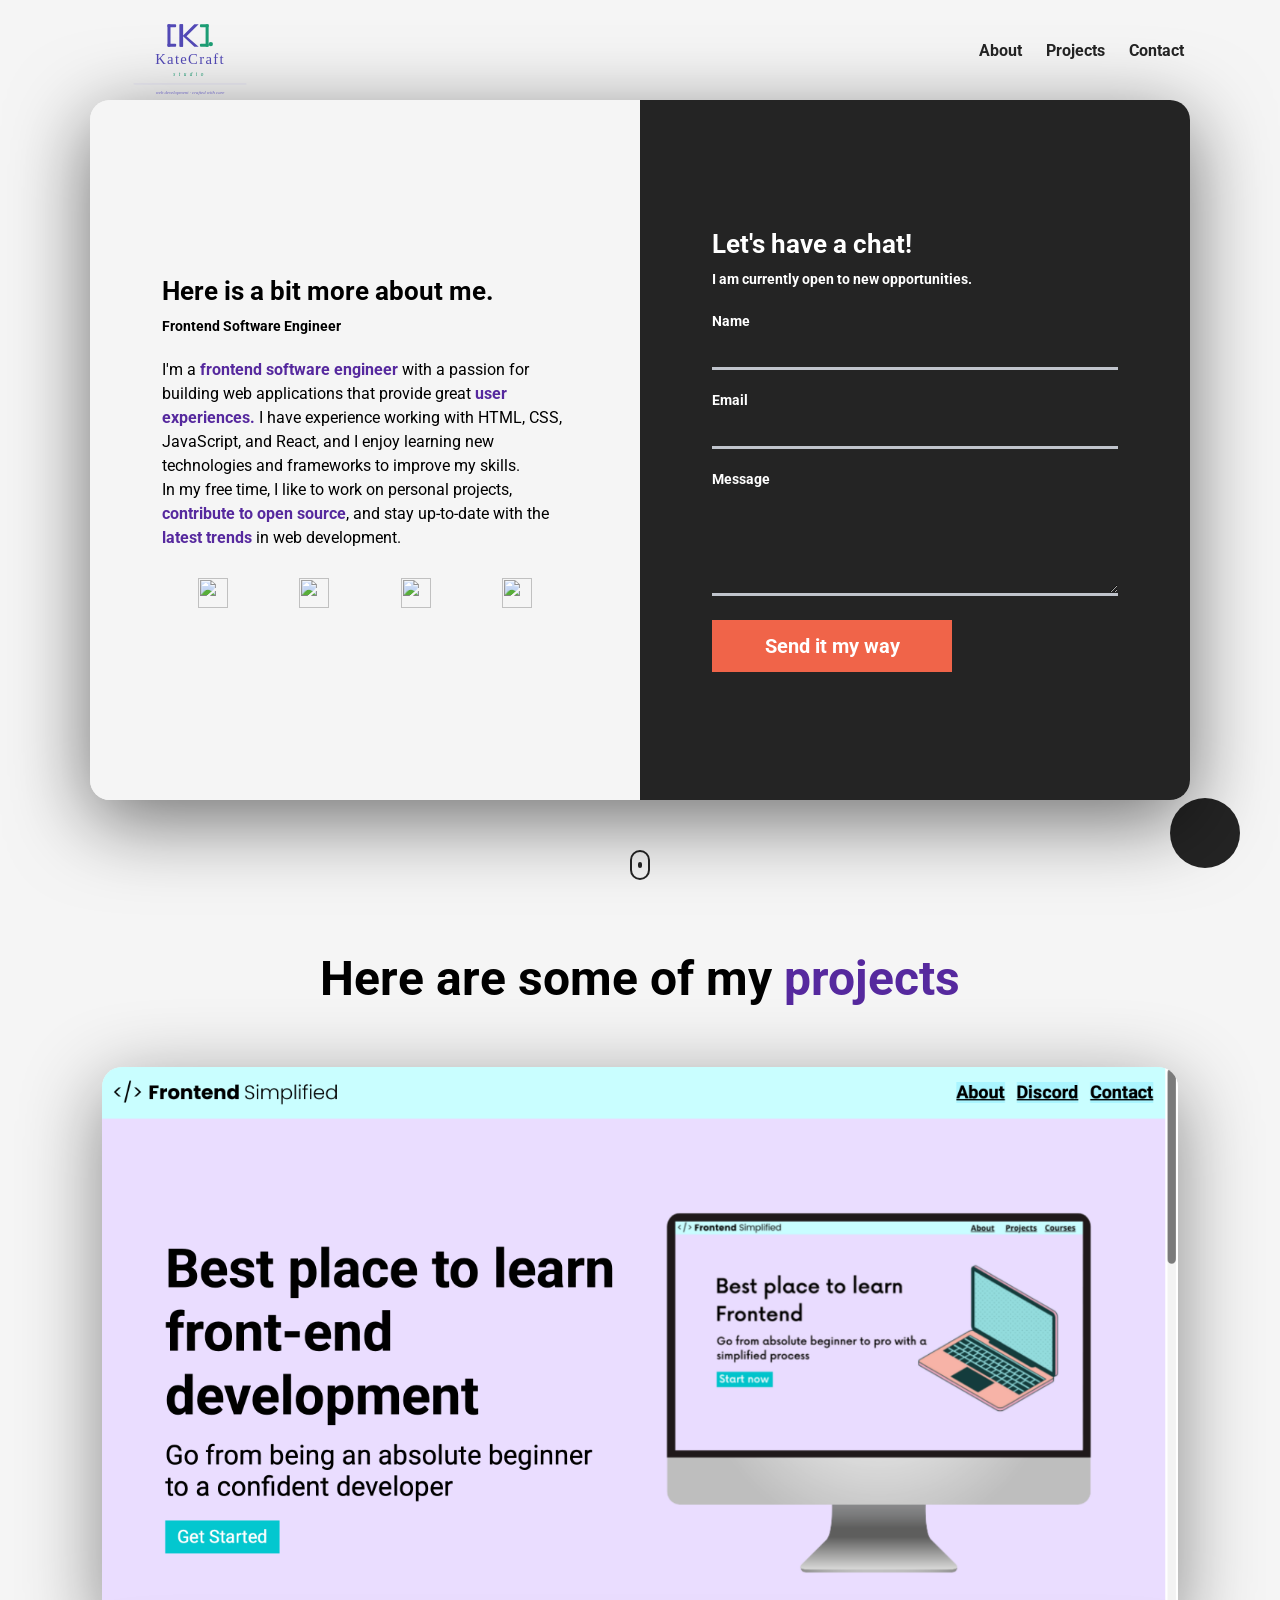
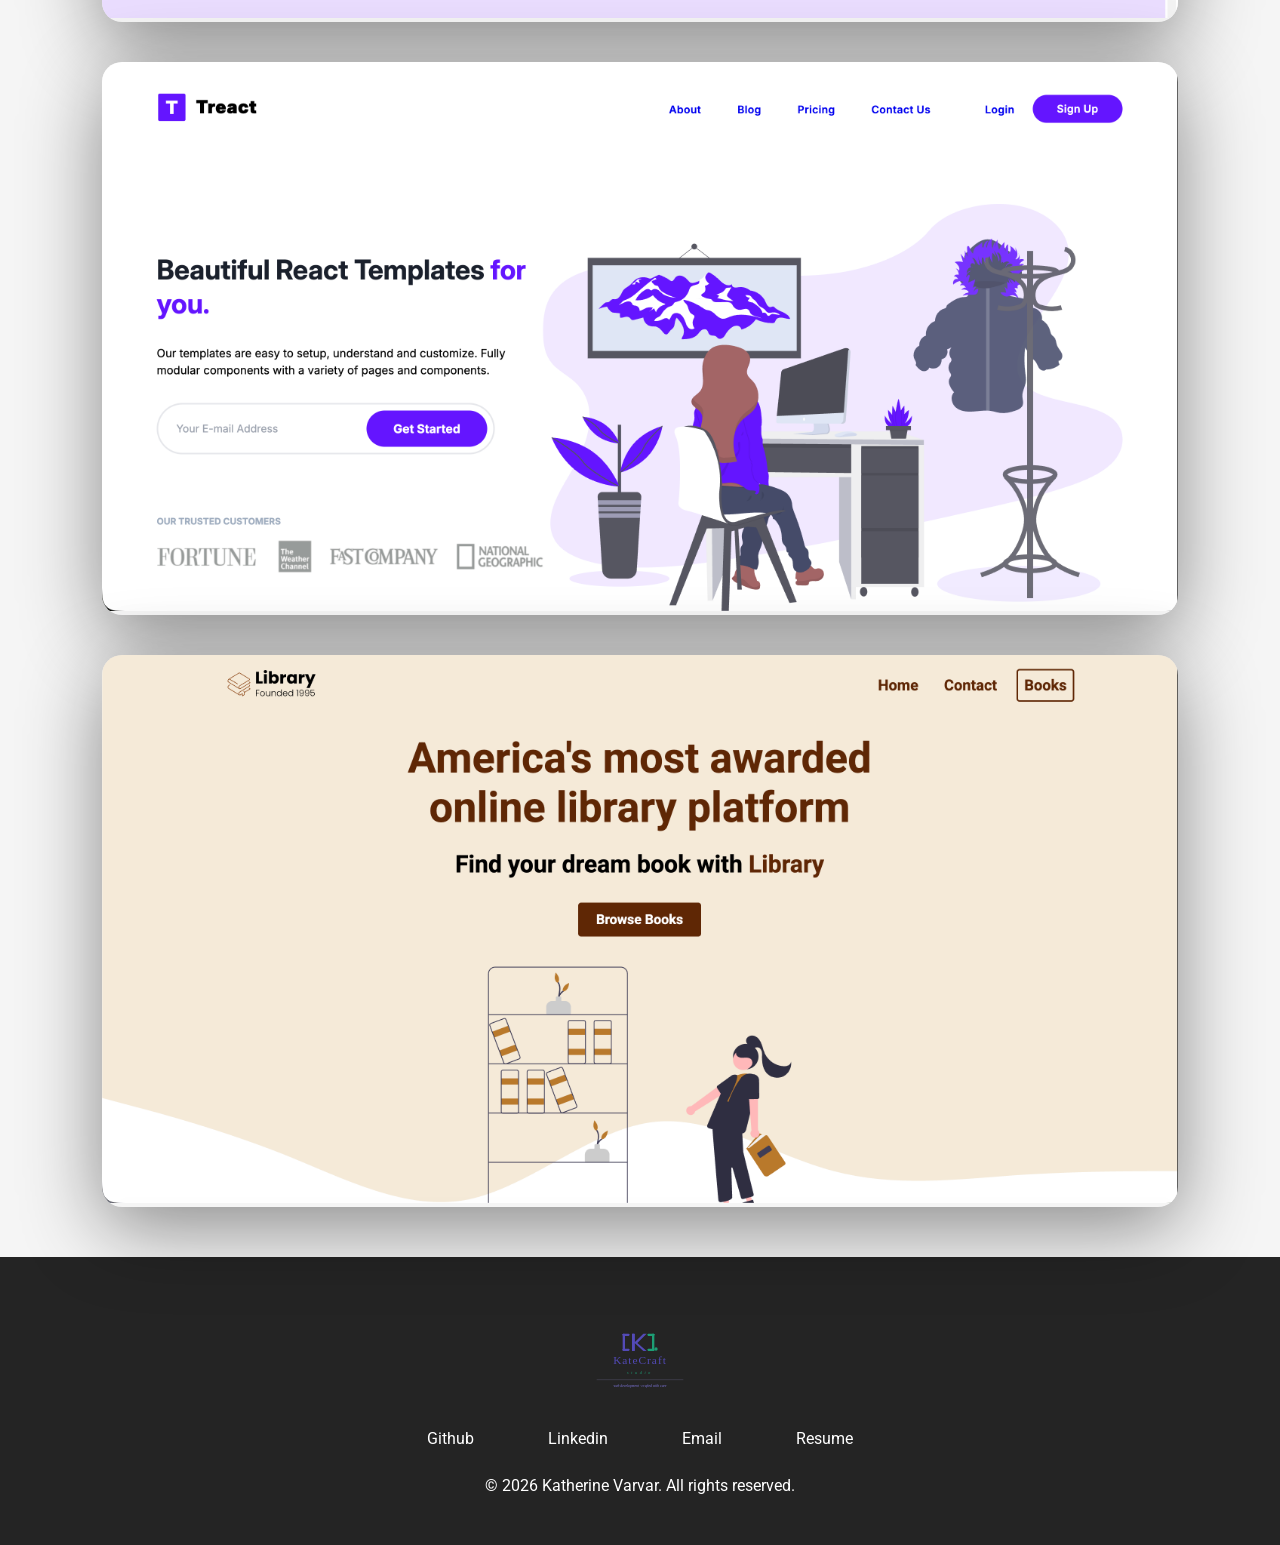
==== exclusive-eportfolio/index.html @ 38e6f6e6 "modal input fields added and styled" ====
<!doctype html>
<html lang="en">
  <head>
    <meta charset="UTF-8" />
    <meta http-equiv="X-UA-Compatible" content="IE=edge" />
    <meta name="viewport" content="width=device-width, initial-scale=1.0" />
    <title>Kate Varvar</title>
    <link rel="stylesheet" href="style.css" />
    <script
      src="https://kit.fontawesome.com/d77916ffd5.js"
      crossorigin="anonymous"
    ></script>
  </head>
  <body>
    <section id="landing-page">
      <nav>
        <figure>
          <img id="personal-logo" src="./assets/logo.svg" alt="" />
        </figure>
        <ul class="nav__link--list">
          <li class="nav__link click">
            <a
              href="#"
              class="nav__link--anchor link__hover-effect link__hover-effect--black"
              >About</a
            >
          </li>
          <li class="nav__link">
            <a
              href="#"
              class="nav__link--anchor link__hover-effect link__hover-effect--black"
              >Projects</a
            >
          </li>
          <li class="nav__link">
            <a
              href="#"
              class="nav__link--anchor link__hover-effect link__hover-effect--black"
              >Contact</a
            >
          </li>
          <li class="nav__link click">
            <a
              href="#"
              class="nav__link--anchor link__hover-effect link__hover-effect--black"
              ><i class="fa-solid fa-circle-half-stroke"></i
            ></a>
          </li>
        </ul>
      </nav>
      <header class="header">
        <div class="header__content">
          <h1 class="title">Hey</h1>
          <h1 class="title purple">I'm Kate.</h1>
          <p class="header__para">
            I'm a <b class="purple">Frontend Software Engineer</b> with a strong
            passion for building web applications with get user experiences.
            <br />
            Here is a bit more <b class="purple">about me</b>.
          </p>
          <div class="social__list">
            <a
              href="https://www.linkedin.com/in/katherine-varvar/"
              target="_blank"
              class="social__link click"
            >
              <i class="fa-brands fa-linkedin"></i>
            </a>
            <a
              href="https://github.com/kvarvar"
              target="_blank"
              class="social__link click"
            >
              <i class="fa-brands fa-github"></i>
            </a>
            <a
              href="./assets/Katherine Varvar - Resume.pdf"
              target="_blank"
              class="social__link click"
            >
              <i class="fa-solid fa-file-pdf"></i>
            </a>
          </div>
        </div>
      </header>
      <button class="mail__btn click">
        <i class="fa-solid fa-envelope"></i>
      </button>
      <a href="#projects" class="scroll">
        <div class="scroll__icon click"></div>
      </a>
      <div class="modal">
        <div class="modal__half modal__about">
          <h3 class="modal__title modal__title--about">Here is a bit more about me.</h3>
          <h4 class="modal__sub-title modal__sub-title--about">Frontend Software Engineer</h4>
          <p class="modal__para">
            I'm a <b class="purple">frontend software engineer</b> with a passion for building web applications that provide great <b class="purple">user experiences.</b> I have experience working with HTML, CSS, JavaScript, and React, and I enjoy learning new technologies and frameworks to improve my skills.
            <br>
            In my free time, I like to work on personal projects, <b class="purple">contribute to open source</b>, and stay up-to-date with the <b class="purple">latest trends</b> in web development.
          </p>
          <div class="modal__languages">
            <figure class="modal__language">
              <img class="modal__language--img" src="https://cdn-icons-png.magnific.com/256/174/174854.png?semt=ais_white_label" alt="">
              <span class="language__name">HTML</span>
            </figure>
            <figure class="modal__language">
              <img class="modal__language--img" src="https://encrypted-tbn0.gstatic.com/images?q=tbn:ANd9GcStLmLKNuPsYD2EDFS0S2GxqiHWvrBjw0KxO_KvsW3ENAqhE8sQfTKuLWQ&s=10" alt="">
              <span class="language__name">CSS</span>
            </figure>
            <figure class="modal__language">
              <img class="modal__language--img" src="https://toppng.com//public/uploads/preview/javascript-logo-number-angularjs-node-javascript-logo-11563241338go76tq0nxz.png" alt="">
              <span class="language__name">JavaScript</span>
            </figure>
            <figure class="modal__language">
              <img class="modal__language--img" src="https://img.icons8.com/fluent/1200/sql.jpg" alt="">
              <span class="language__name">SQL</span>
            </figure>
          </div>
        </div>
        <div class="modal__half modal__contact">
          <h3 class="modal__title modal__title--contact">
            Let's have a chat!
          </h3>
          <h3 class="modal__sub-title modal__sub-title--contact">
            I am currently open to new opportunities.
          </h3>
          <form id="contact__form" action="">
            <div class="form__item">
              <label class="form__item--label">Name</label>
              <input type="text" name="user_name" class="input" required>
            </div>
            <div class="form__item">
              <label class="form__item--label">Email</label>
              <input type="email" name="user_email" class="input" required>
            </div>
            <div class="form__item">
              <label class="form__item--label">Message</label>
              <textarea type="text" name="message" class="input" required></textarea>
            </div>
            <button id="contact__submit" class="form__submit">Send it my way</button>
          </form>
        </div>

      </div>
    </section>
    <section id="projects">
      <div class="container">
        <div class="row">
          <h1 class="section__title">
            Here are some of my <span class="purple">projects</span>
          </h1>
          <ul class="project__list">
            <li class="project">
              <div class="project__wrapper">
                <img src="./assets/fessite.png" class="project__img" alt="" />
                <div class="project__wrapper--bg"></div>
                <div class="project__description">
                  <h3 class="project__description--title">
                    FES Project Website
                  </h3>
                  <h4 class="project__description--sub-title">
                    A responsive website for the FES project, built with HTML,
                    CSS, and JavaScript.
                  </h4>
                  <p class="project__description--para">
                    This project showcases my skills in frontend development,
                    focusing on creating an engaging user experience.
                  </p>
                  <div class="project__description--links">
                    <a href="#" class="project__description--link">
                      <i class="fa-brands fa-github"></i>
                    </a>
                    <a href="#" class="project__description--link">
                      <i class="fa-brands fa-linkedin"></i>
                    </a>
                  </div>
                </div>
              </div>
            </li>
            <li class="project">
              <div class="project__wrapper">
                <img
                  src="./assets/treact_website.png"
                  class="project__img"
                  alt=""
                />
                <div class="project__wrapper--bg"></div>
                <div class="project__description">
                  <h3 class="project__description--title">Treact Website</h3>
                  <h4 class="project__description--sub-title">
                    A responsive website for the Treact project, built with
                    HTML, CSS, and JavaScript.
                  </h4>
                  <p class="project__description--para">
                    This project showcases my skills in frontend development,
                    focusing on creating an engaging user experience.
                  </p>
                  <div class="project__description--links">
                    <a
                      href="https://kvarvar.github.io/FinalProject-Module2/"
                      class="project__description--link"
                    >
                      <i class="fa-brands fa-github"></i>
                    </a>
                    <a
                      href="https://www.linkedin.com/in/katherine-varvar/"
                      class="project__description--link"
                    >
                      <i class="fa-brands fa-linkedin"></i>
                    </a>
                  </div>
                </div>
              </div>
            </li>
            <li class="project">
              <div class="project__wrapper">
                <img src="./assets/ecomm.png" class="project__img" alt="" />
                <div class="project__wrapper--bg"></div>
                <div class="project__description">
                  <h3 class="project__description--title">
                    E-Commerce Website
                  </h3>
                  <h4 class="project__description--sub-title">
                    A responsive website for the E-Commerce project, built with
                    HTML, CSS, and JavaScript.
                  </h4>
                  <p class="project__description--para">
                    This project showcases my skills in frontend development,
                    focusing on creating an engaging user experience.
                  </p>
                  <div class="project__description--links">
                    <a
                      href="https://kvarvar.github.io/E-Commerce-Project/"
                      class="project__description--link"
                    >
                      <i class="fa-brands fa-github"></i>
                    </a>
                    <a href="" class="project__description--link">
                      <i class="fa-brands fa-linkedin"></i>
                    </a>
                  </div>
                </div>
              </div>
            </li>
          </ul>
        </div>
      </div>
    </section>
    <footer>
      <div class="container">
        <div class="row footer__row">
          <figure>
            <img class="footer__logo--img"src="./assets/logo.svg" alt="" />
          </figure>
          <div class="footer__social--list">
            <a
              href="https://github.com/kvarvar"
              target="_blank"
              class="footer__social--link link__hover-effect link__hover-effect--white"
            >
              Github
            </a>
            <a
              href="https://www.linkedin.com/in/katherine-varvar/"
              target="_blank"
              class="footer__social--link link__hover-effect link__hover-effect--white"
            >
              Linkedin
            </a>
            <a
              href="mailto:katherine.varvar@gmail.com"
              target="_blank"
              class="footer__social--link link__hover-effect link__hover-effect--white"
            >
              Email
            </a>
            <a
              href="./assets/Katherine Varvar - Resume.pdf"
              target="_blank"
              class="footer__social--link link__hover-effect link__hover-effect--white"
            >
              Resume
            </a>
          </div>
          <div class="footer__copyright">
            © 2026 Katherine Varvar. All rights reserved.
          </div>
        </div>
      </div>
    </footer>
  </body>
</html>
---- exclusive-eportfolio/style.css ----
@import url('https://fonts.googleapis.com/css2?family=Roboto:ital,wght@0,100..900;1,100..900&display=swap');

* {
    margin: 0;
    padding: 0;
    box-sizing: border-box;
    font-family: 'Roboto', 'sans-serif';
}

.container {
    padding: 50px 0;
    width: 100%;
}

.row {
    width: 100%;
    max-width: 1100px;
    margin: 0 auto;
    padding: 0 12px;
}

li {
    list-style-type: none;
}

section {
    background-color: rgb(245, 245, 245)
}

input, textarea {
    width: 100%;
    background-color: #242424;
    color: white;
    outline: none;
    border: 3px solid #c0c4cc;
    border-top:none;
    border-left: none;
    border-right: none;
    height: 40px;
    transition: all 300ms ease;
}

textarea {
    resize: vertical;
    height: 100px;
    margin-top: 8px;
    
}

label {
    font-size: 14px;
    font-weight: bold;
}

input:hover, textarea:hover {
    border-color: white;
}

input:focus, textarea:focus {
    border-color: #f06449
}

.click {
    transition: all 300ms ease;
}

.click:hover {
    transform: scale(1.1);
}

.click:active {
    transform: scale(0.8);
}

.title {
    font-size: 80px;
    margin-bottom: 12px;
    text-align: left;
    line-height: 1;
}

 
.purple {
    color: rgb(86, 41, 158)
}

p {
    line-height: 1.5;
    font-size: 16px;
}

a {
    text-decoration: none;
}

button {
    cursor: pointer;
}

.link__hover-effect {
    position: relative;
}

.link__hover-effect::after {
    content: "";
    position: absolute;
    bottom: -3px;
    height: 3px;
    width: 0;
    right: 0;
    transition: all 300ms ease;
}

.link__hover-effect--white::after {
    background-color: white;
}

.link__hover-effect--black::after {
    background-color: black;
}

.link__hover-effect:hover::after {
    left: 0;
    width: 100%;

}
/* 

LANDING PAGE 

*/

#landing-page {
    min-height: 100vh;
}

.header {
    position: absolute;
    top: 50%;
    left: 50%;
    transform: translate(-50%, -50%);
    width: 100%;
    max-width: 1000px;
    padding: 0 30px;
}

.header__para {
    font-size: 24px;
    line-height: 2;
    max-width: 450px;
}

.social__list {
    margin-top: 16px;
    display: flex;
}

.social__link {
    background-color: rgb(86, 41, 158);
    color: white;
    padding: 6px;
    width: 32px;
    height: 32px;
    font-size: 16px;
    margin-right: 12px;
    display: flex;
    justify-content: center;
    align-items: center;
    border-radius: 50%;

}

.mail__btn {
    height: 70px;
    width: 70px;
    font-size: 32px;
    border-radius: 50%;
    border: none;
    background-color: #242424;
    color: white;
    position: absolute;
    bottom: 32px;
    right: 40px;

}

.scroll {
    position: absolute;
    bottom: 20px;
    left: 50%;
    transform: translateX(-50%);
}

.scroll__icon {
    width: 20px;
    height: 30px;
    border: 2px solid #242424;
    border-radius: 24px;
    display: flex;
    align-items: center;
    justify-content: center;
}

.scroll__icon:after {
    content: "";
    width: 4px;
    height: 6px;
    background-color: #242424;
    border-radius: 2px;
    animation: scroll 1s infinite alternate-reverse;
}

@keyframes scroll {
    0% {
        transform: translateY(3px);
    }

    100% {
        transform: translateY(-3px);
    }
}

/* 

NAVIGATION 

*/

#personal-logo {
    width: 260px;
    height: 260px;
}

nav {
    display: flex;
    justify-content: space-between;
    align-items: center;
    width: 100%;
    max-width: 1200px;
    margin: 0 auto;
    padding: 0 20px;
    height: 100px;
}

.nav__link--list {
    display: flex;
}

.nav__link {
    margin: 0 12px;
}

.nav__link--anchor {
    font-size: 16px;
    color: #242424;
    font-weight: 700;
}

/* 

MODAL 

*/

.modal {
    position: absolute;
    top: 50%;
    left: 50%;
    transform: translate(-50%, -50%);
    width: 90%;
    max-width: 1100px;
    height: 700px;
    box-shadow: 0 20px 80px 0 rgb(0, 0, 0, 0.55);
    border-radius: 20px;
    overflow: hidden;
    display: flex;
}

.modal__half {
    width: 50%;
    padding: 40px 72px;
    display: flex;
    flex-direction: column;
    justify-content: center;
}

.modal__about {
    background-color: rgb(245, 245, 245);
    display: flex;
    flex-direction: column;
    justify-content: center;
}

.modal__languages {
    display: flex;
    flex-wrap: wrap;
}

.modal__language {
    width: 25%;
    padding: 16px;
    position: relative;
    display: flex;
    flex-direction: column;
    align-items: center;
}

.modal__language:hover .language__name {
    transform: scale(1);

}

.modal__language:hover {
    filter: brightness(80%);
    transform: scale(0.9);
}

.language__name {
    position: absolute;
    bottom: -10px;
    transform: scale(0);
    transition: all 300ms ease;
}

.modal__language--img {
    height: 30px;
    width: 30px;

}

.modal__contact {
    background-color: #242424;
    color: white;
}

.modal__title {
    font-size: 26px;
}

.modal__sub-title {
    margin: 12px 0 24px 0;
    font-size: 14px;
}

.modal__para {
    margin-bottom: 12px;
    line-height: 1.5;
}

.form__item {
    margin-bottom: 20px;
}

.form__submit {
    background-color: #f06449;
    color: white;
    border: 2px solid #f06449;
    font-weight: 700;
    width: 100%;
    max-width: 240px;
    padding: 12px 24px;
    font-size: 20px;
    transition: all 300ms ease;
}

.form__submit:hover {
    border-color: white;
    background-color: transparent;
}

.form__submit:active {
    border-color: #f06449;
    color: #f06449
}

/* 

PROJECTS 

*/

.section__title {
    text-align: center;
    font-size: 48px;
    margin-bottom: 60px;
}

.project__list {
    display: flex;
    gap: 40px;
    flex-wrap: wrap;
}

.project__img {
    width: 100%;
    transition: all 600ms ease;
}

.project:hover .project__img {
    transform: scale(1.07);
    filter: blur(5px);
}

.project__wrapper {
    position: relative;
    border-radius: 20px;
    box-shadow: 0 20px 80px 0 rgb(0, 0, 0, 0.45);
    overflow: hidden;
}

.project__wrapper:hover .project__description {
    opacity: 1;
    transform: translateY(-50%);
}

.project__wrapper:hover .project__img {
    transform: scale (1.07);
    filter: blur(5px);
}

.project__description {
    position: absolute;
    top: 50%;
    left: 90px;
    transform: translateY(100%);
    opacity: 0;
    transition: opacity 300ms ease, transform 450ms ease;
    color: white;
    max-width: 550px;

}

.project__wrapper:hover .project__wrapper--bg {
    opacity: 0.7;
    transition: all 300ms ease;
}

.project__wrapper--bg {
    position: absolute;
    top: 0;
    left: 0;
    width: 100%;
    height: 100%;
    background-color: #1c1d25;
    opacity: 0;
}

.project__description--title {
    font-size: 40px;
}

.project__description--sub-title {
    margin-top: 8px;
}

.project__description--link {
    color: white;
    font-size: 20px;
    margin-right: 16px;
}

.project__description--para {
    margin: 16px 0;
}

/* 

FOOTER 

*/

footer {
    background-color: #242424;
    display: flex;
}

.footer__row {
    display:flex;
    flex-direction:column;
    align-items:center;

}

.footer__logo--img {
    width: 200px;
}

.footer__social--list {
    width: 100%;
    max-width: 500px;
    display: flex;
    justify-content:space-around;
    margin: 28px 0;
}

.footer__social--link,
.footer__copyright {
    color: white;
}
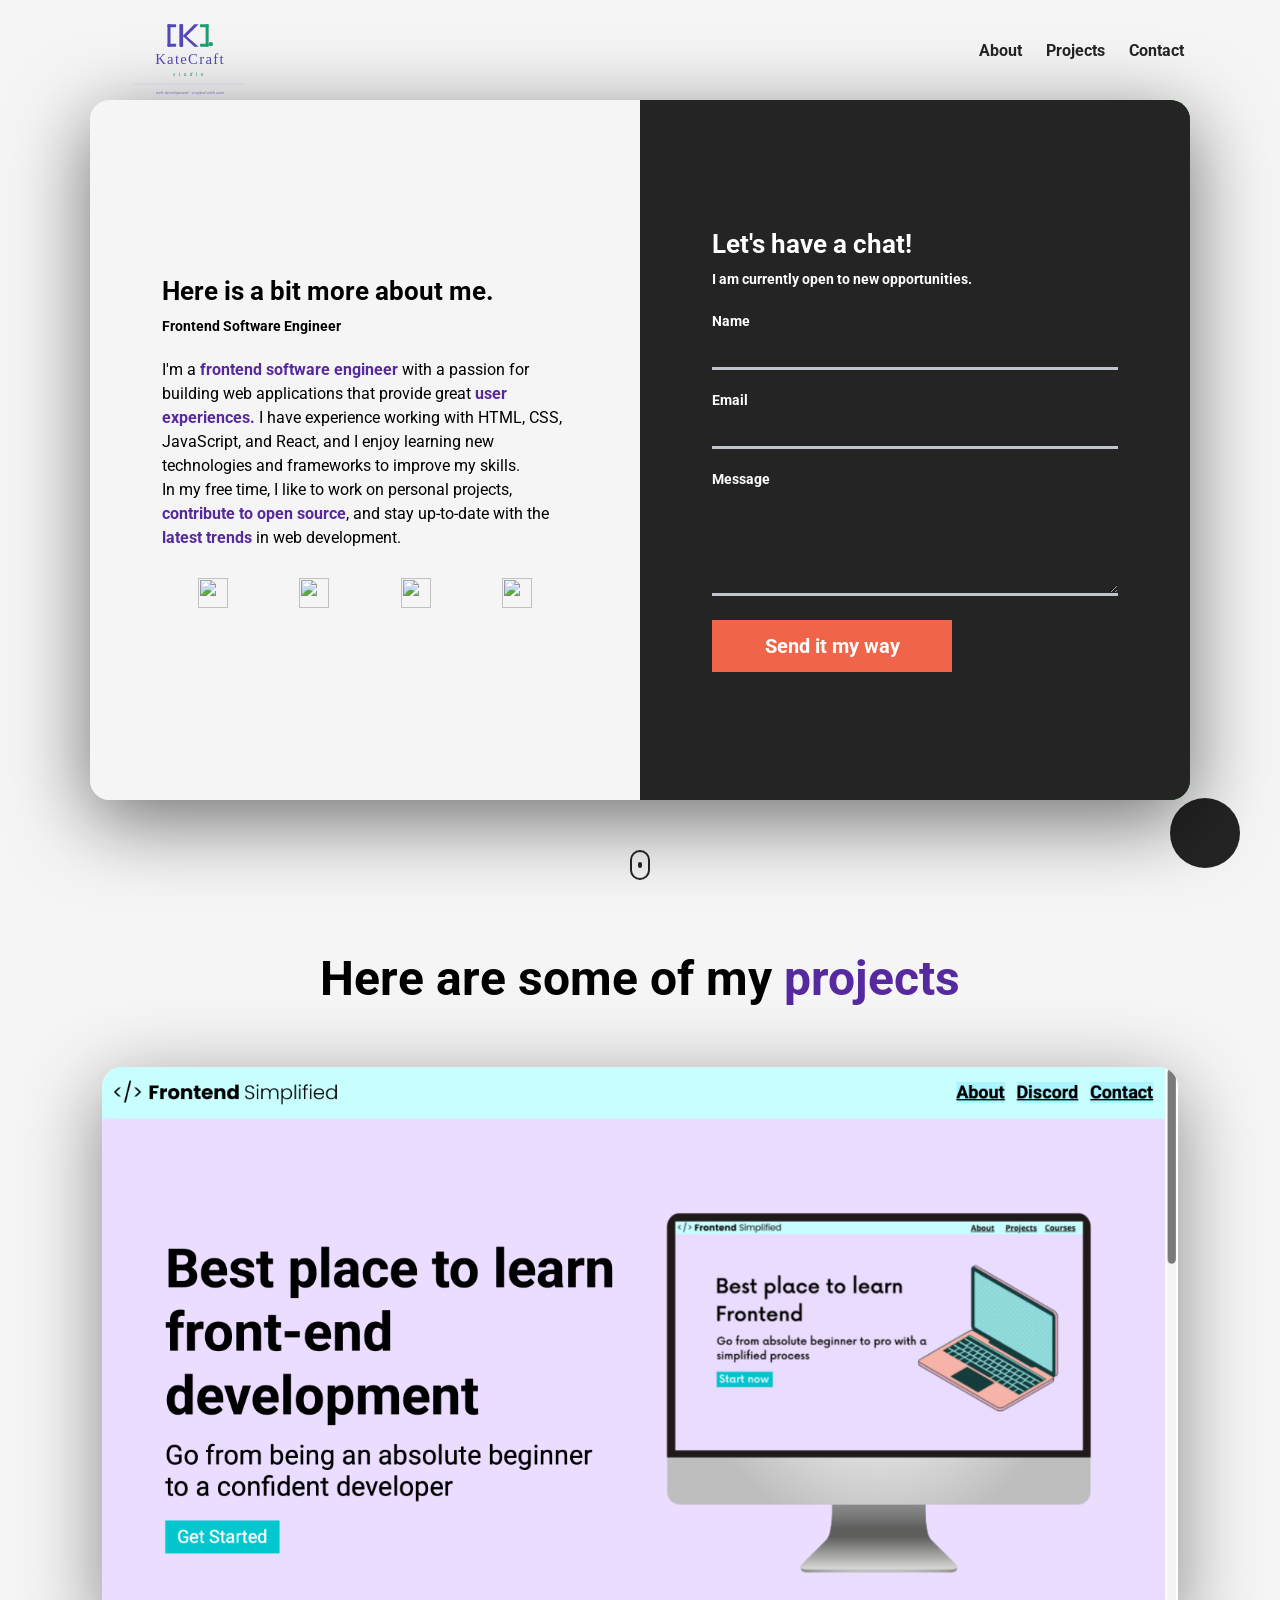
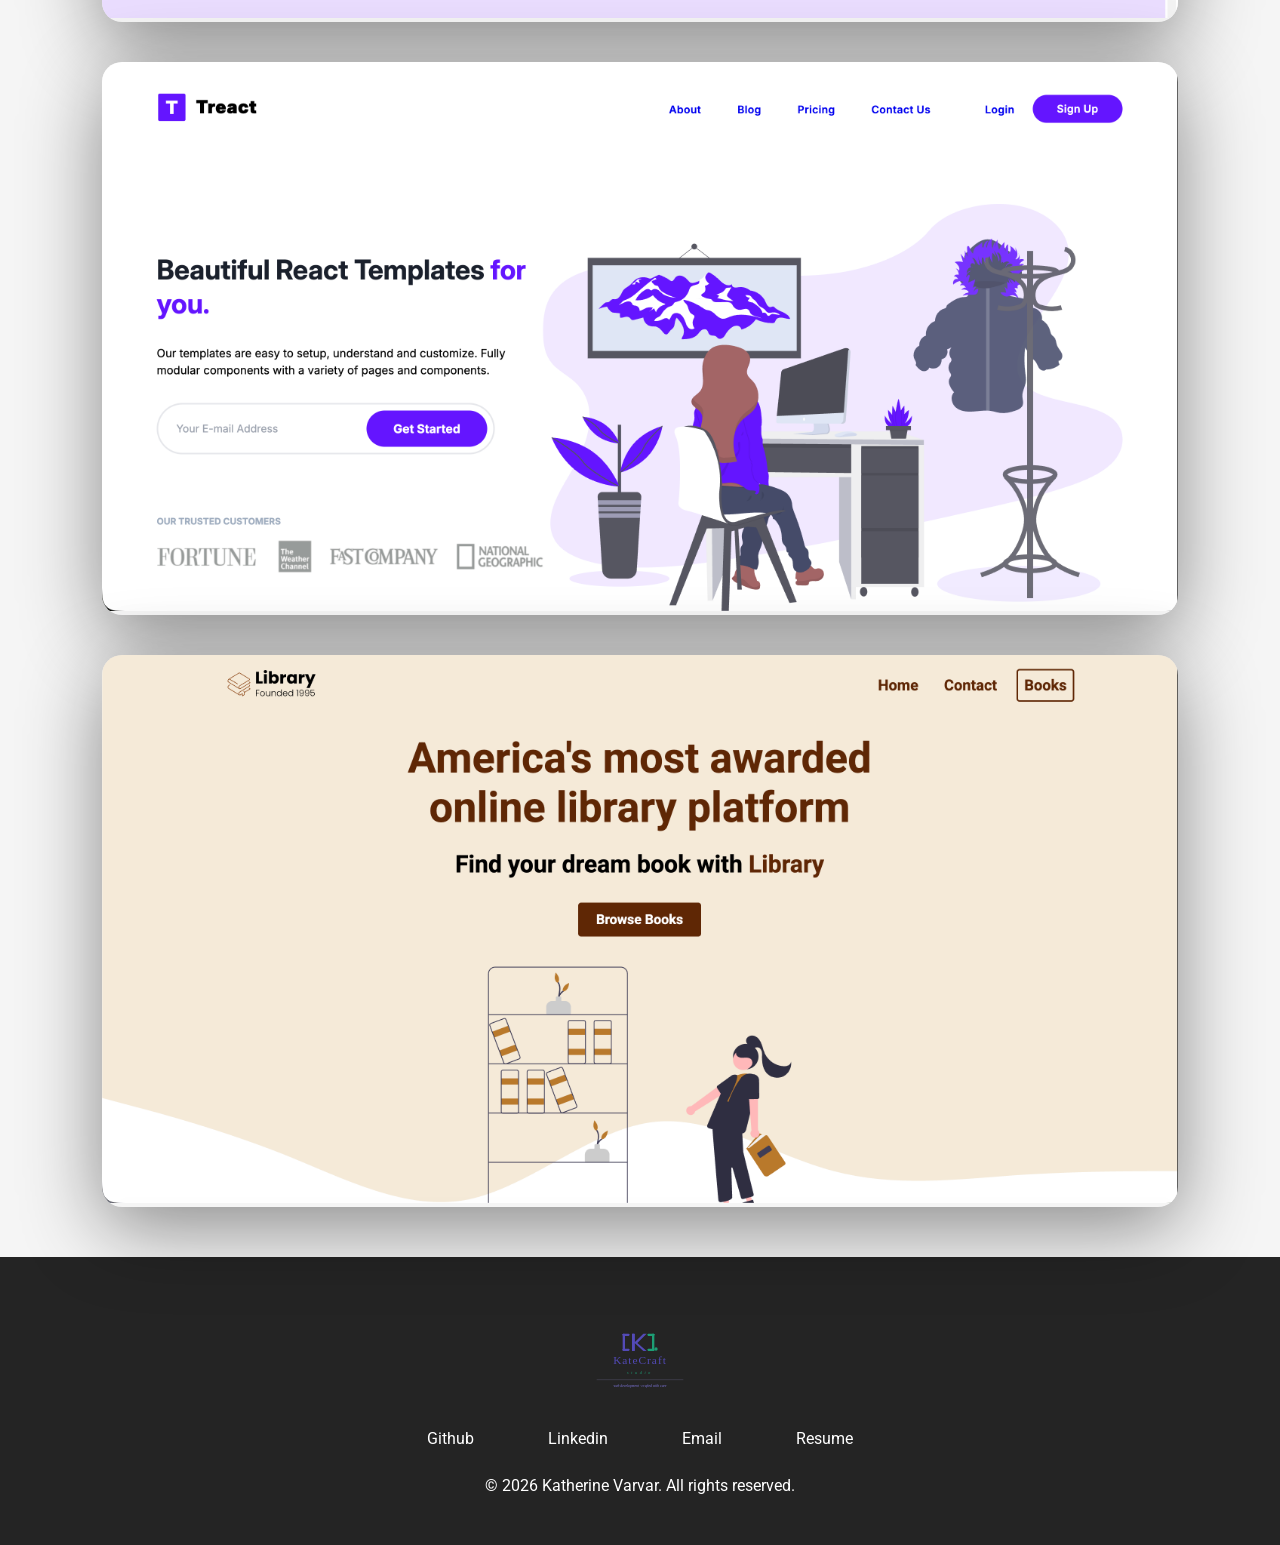
==== commit 756d2d4c: "js email started" ====
--- a/exclusive-eportfolio/index.html
+++ b/exclusive-eportfolio/index.html
@@ -10,6 +10,17 @@
       src="https://kit.fontawesome.com/d77916ffd5.js"
       crossorigin="anonymous"
     ></script>
+    <script src="index.js"></script>
+    <script type="text/javascript"
+        src="https://cdn.jsdelivr.net/npm/@emailjs/browser@4/dist/email.min.js">
+</script>
+<script type="text/javascript">
+   (function(){
+      emailjs.init({
+        publicKey: "pr1xc52OEieIK2e0x",
+      });
+   })();
+</script>
   </head>
   <body>
     <section id="landing-page">
@@ -124,23 +135,29 @@
           <h3 class="modal__sub-title modal__sub-title--contact">
             I am currently open to new opportunities.
           </h3>
-          <form id="contact__form" action="">
+          <form id="contact__form" onsubmit="contact()">
             <div class="form__item">
               <label class="form__item--label">Name</label>
-              <input type="text" name="user_name" class="input" required>
+              <input type="text" name="user_name" class="input">
             </div>
             <div class="form__item">
               <label class="form__item--label">Email</label>
-              <input type="email" name="user_email" class="input" required>
+              <input type="email" name="user_email" class="input">
             </div>
             <div class="form__item">
               <label class="form__item--label">Message</label>
-              <textarea type="text" name="message" class="input" required></textarea>
+              <textarea type="text" name="message" class="input"></textarea>
             </div>
             <button id="contact__submit" class="form__submit">Send it my way</button>
           </form>
-        </div>
-
+          <div class="modal__overlay modal__overlay--loading">
+            <i class="fa-solid fa-spinner"></i>
+          </div>
+          <div class="modal__overlay modal__overlay--success">
+            Thanks for the message! I look forward to connecting with you soon.
+          </div>
+        </div>
+        <i class="fa-solid fa-xmark modal__exit click"></i>
       </div>
     </section>
     <section id="projects">
--- a/exclusive-eportfolio/style.css
+++ b/exclusive-eportfolio/style.css
@@ -62,6 +62,7 @@
 
 .click {
     transition: all 300ms ease;
+    cursor: pointer;
 }
 
 .click:hover {
@@ -282,6 +283,7 @@
     display: flex;
     flex-direction: column;
     justify-content: center;
+    position: relative;
 }
 
 .modal__about {
@@ -371,6 +373,55 @@
 .form__submit:active {
     border-color: #f06449;
     color: #f06449
+}
+
+.modal__overlay {
+    position: absolute;
+    top: 0;
+    left: 0;
+    width: 100%;
+    height: 100%;
+    display: flex;
+    justify-content: center;
+    align-items: center;
+    z-index: -1;
+}
+
+.modal__overlay--loading {
+    background-color: #242424;
+    font-size: 80px;
+    z-index: -1;
+}
+
+.modal__overlay--success {
+    background-color: rgb(8, 167, 8);
+    font-size: 40px;
+    font-weight: bold;
+    text-align: center;
+    padding: 28px;
+}
+
+.fa-spinner {
+    animation: spinner 750ms infinite linear;
+}
+
+@keyframes spinner {
+    0% {
+        transform: rotate(0);
+    }
+
+    100% {
+        transform: rotate(360deg);    
+    }
+}
+
+.modal__exit {
+    position: absolute;
+    top: 30px;
+    right: 40px;
+    color: #fff;
+    font-size: 36px;
+    z-index: 100;
 }
 
 /* 
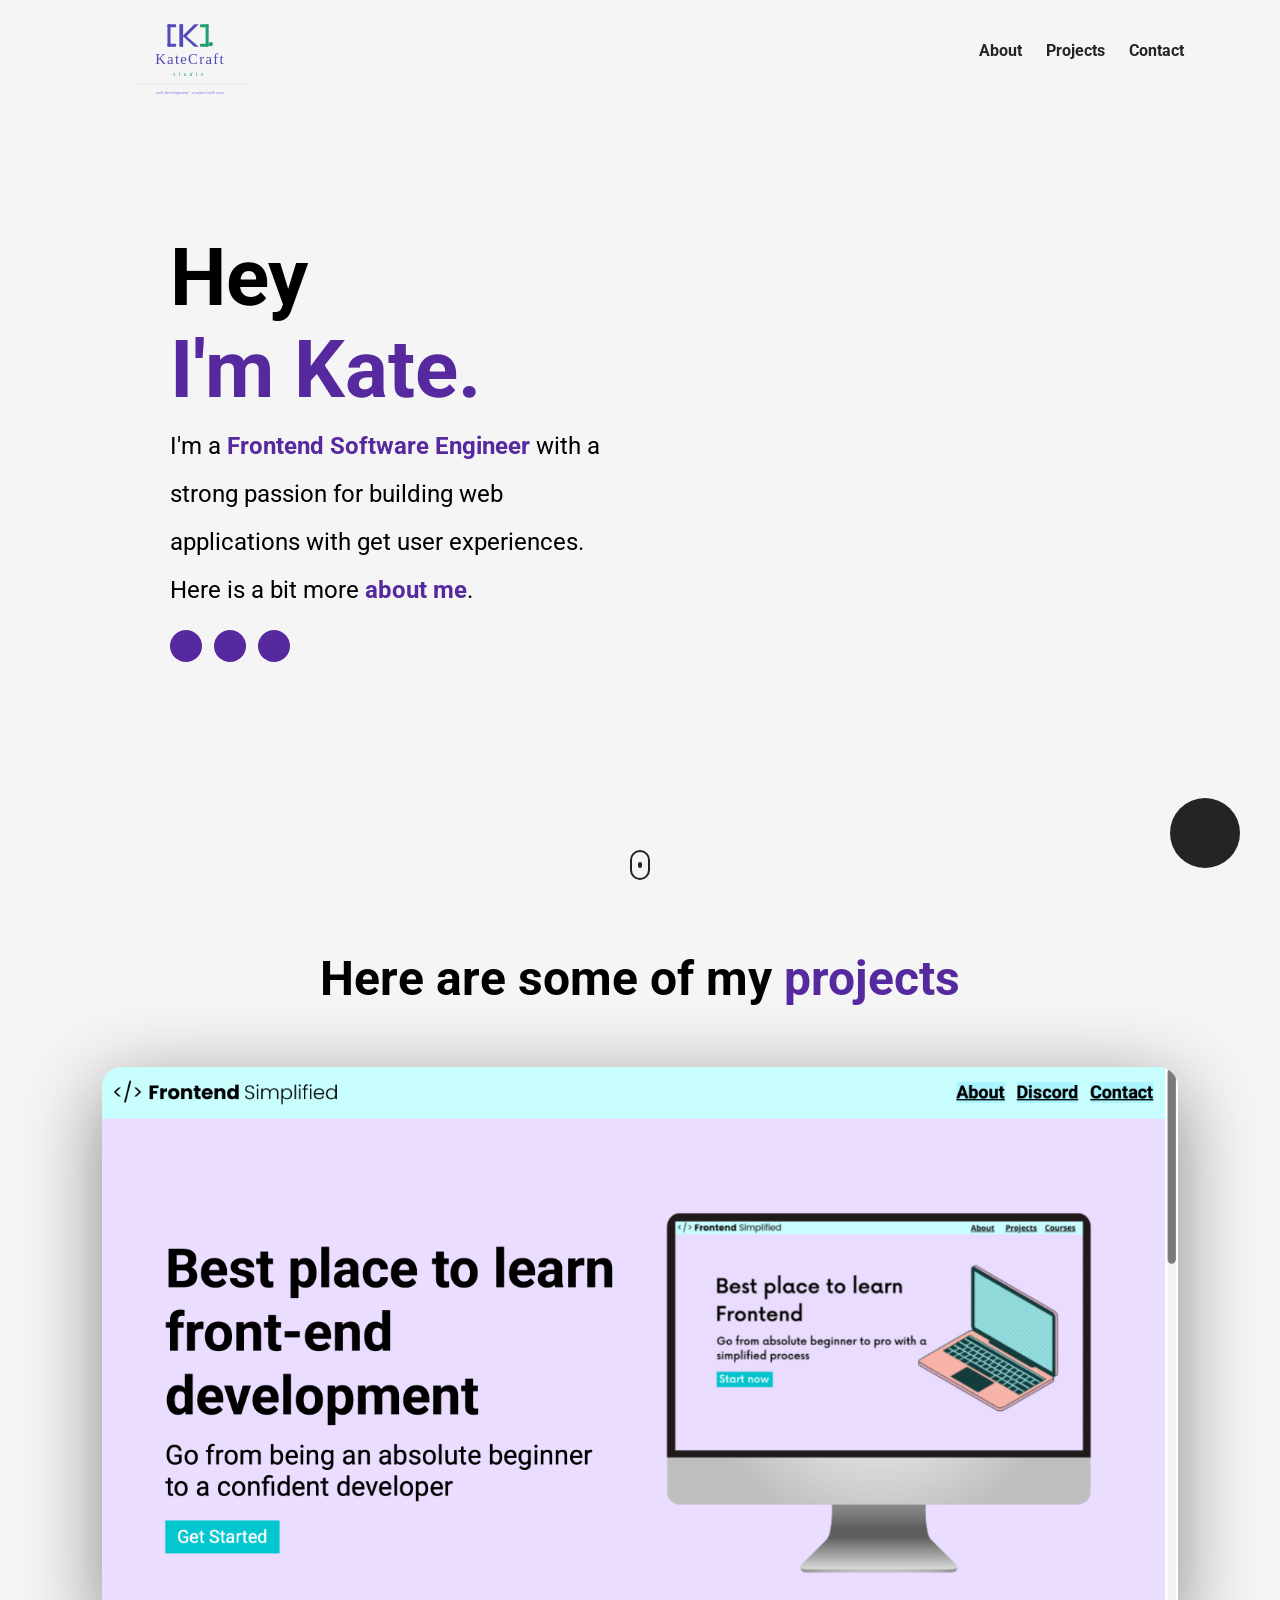
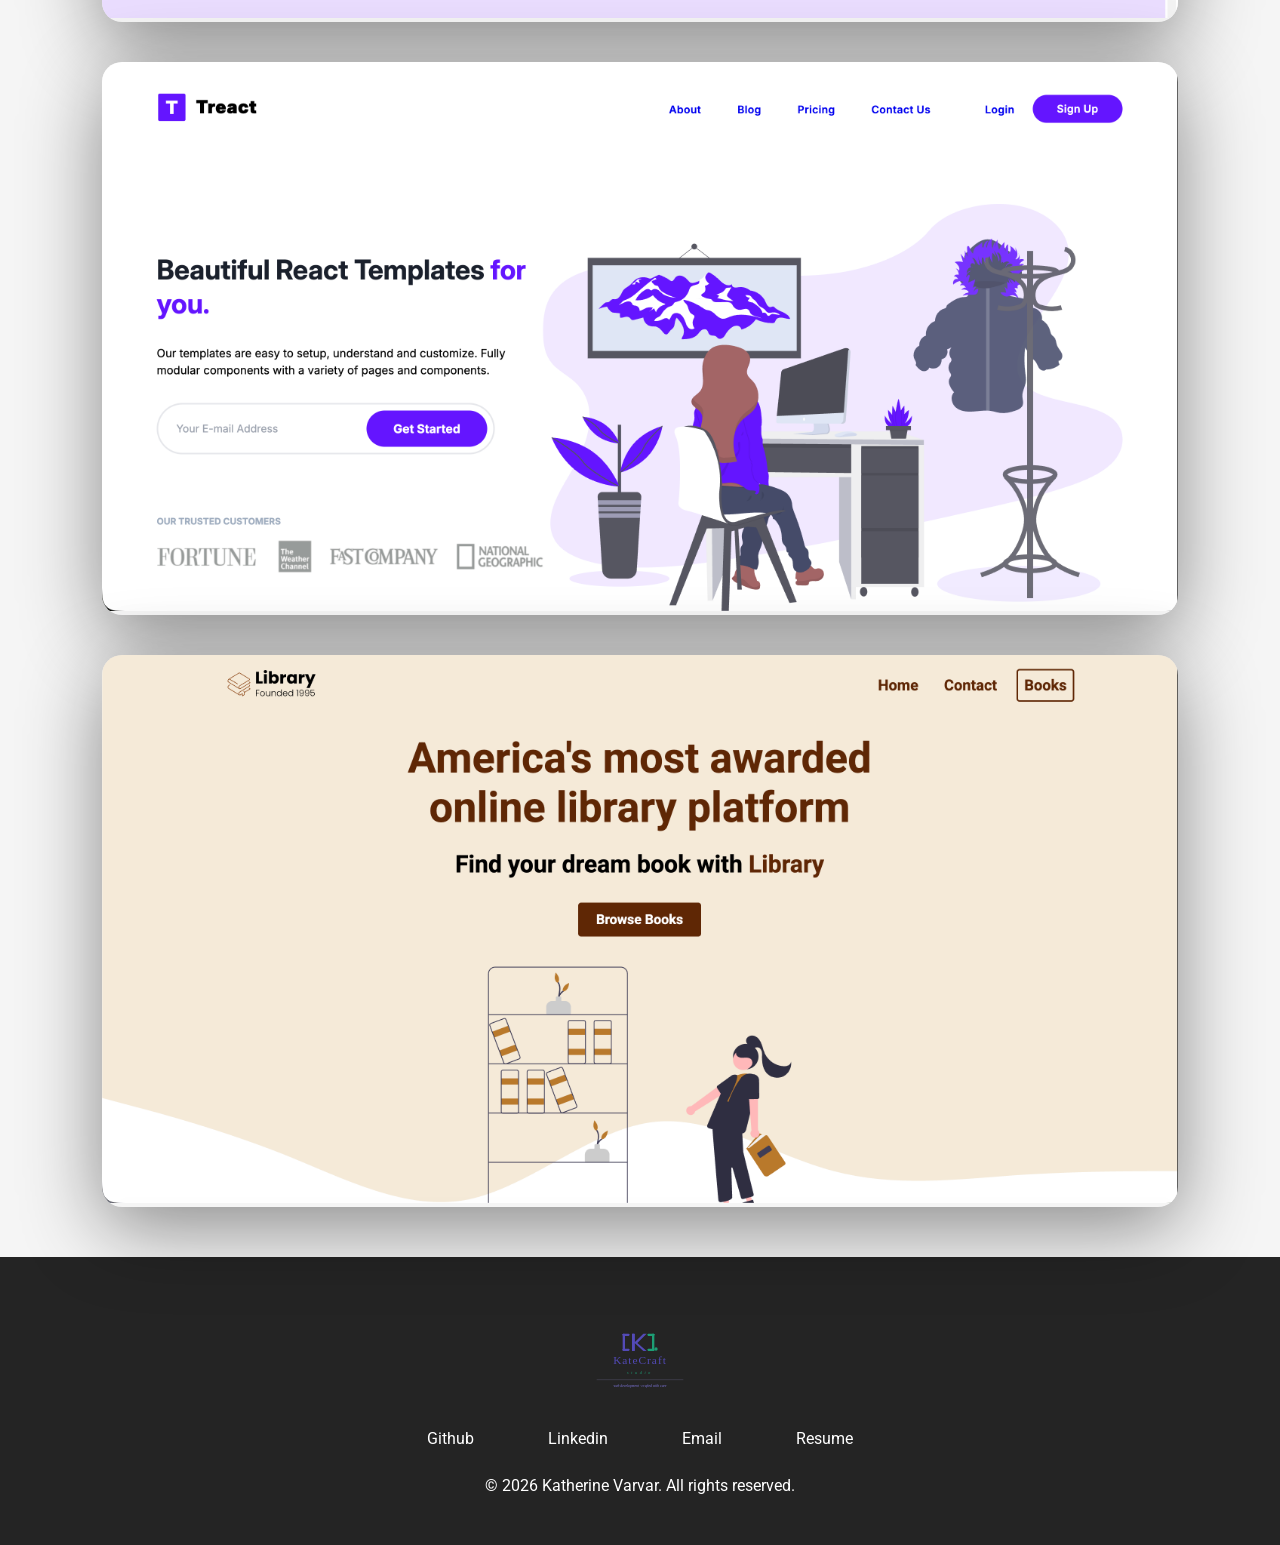
==== commit 747d54c7: "toggle added" ====
--- a/exclusive-eportfolio/index.html
+++ b/exclusive-eportfolio/index.html
@@ -94,7 +94,7 @@
           </div>
         </div>
       </header>
-      <button class="mail__btn click">
+      <button class="mail__btn click" onclick="toggleModal()">
         <i class="fa-solid fa-envelope"></i>
       </button>
       <a href="#projects" class="scroll">
@@ -129,13 +129,14 @@
           </div>
         </div>
         <div class="modal__half modal__contact">
+          <i class="fa-solid fa-xmark modal__exit click"></i>
           <h3 class="modal__title modal__title--contact">
             Let's have a chat!
           </h3>
           <h3 class="modal__sub-title modal__sub-title--contact">
             I am currently open to new opportunities.
           </h3>
-          <form id="contact__form" onsubmit="contact()">
+          <form id="contact__form" onsubmit="contact(event)">
             <div class="form__item">
               <label class="form__item--label">Name</label>
               <input type="text" name="user_name" class="input">
@@ -157,7 +158,7 @@
             Thanks for the message! I look forward to connecting with you soon.
           </div>
         </div>
-        <i class="fa-solid fa-xmark modal__exit click"></i>
+        
       </div>
     </section>
     <section id="projects">
--- a/exclusive-eportfolio/style.css
+++ b/exclusive-eportfolio/style.css
@@ -6,6 +6,8 @@
     box-sizing: border-box;
     font-family: 'Roboto', 'sans-serif';
 }
+
+
 
 .container {
     padding: 50px 0;
@@ -271,10 +273,19 @@
     width: 90%;
     max-width: 1100px;
     height: 700px;
-    box-shadow: 0 20px 80px 0 rgb(0, 0, 0, 0.55);
     border-radius: 20px;
     overflow: hidden;
     display: flex;
+    visibility: hidden;
+    z-index: -1;
+    transition: visibility 1s, z-index 1s, box-shadow 0.5s ease;
+}
+
+.modal--open .modal{
+    z-index:60;
+    box-shadow: 0 20px 80px 0 rgb(0, 0, 0, 0.55);
+    visibility: visible;
+
 }
 
 .modal__half {
@@ -284,13 +295,17 @@
     flex-direction: column;
     justify-content: center;
     position: relative;
+    transition: all 300ms ease;
+}
+
+.modal--open .modal__about,
+.modal--open .modal__contact {
+    transform: translateX(0);
 }
 
 .modal__about {
     background-color: rgb(245, 245, 245);
-    display: flex;
-    flex-direction: column;
-    justify-content: center;
+    transform: translateX(-110%);
 }
 
 .modal__languages {
@@ -333,6 +348,7 @@
 .modal__contact {
     background-color: #242424;
     color: white;
+    transform: translateX(100%);
 }
 
 .modal__title {
@@ -381,7 +397,7 @@
     left: 0;
     width: 100%;
     height: 100%;
-    display: flex;
+    display: none;
     justify-content: center;
     align-items: center;
     z-index: -1;
@@ -401,6 +417,11 @@
     padding: 28px;
 }
 
+.modal__overlay--visible {
+    z-index: 1;
+    display: flex;
+}
+
 .fa-spinner {
     animation: spinner 750ms infinite linear;
 }
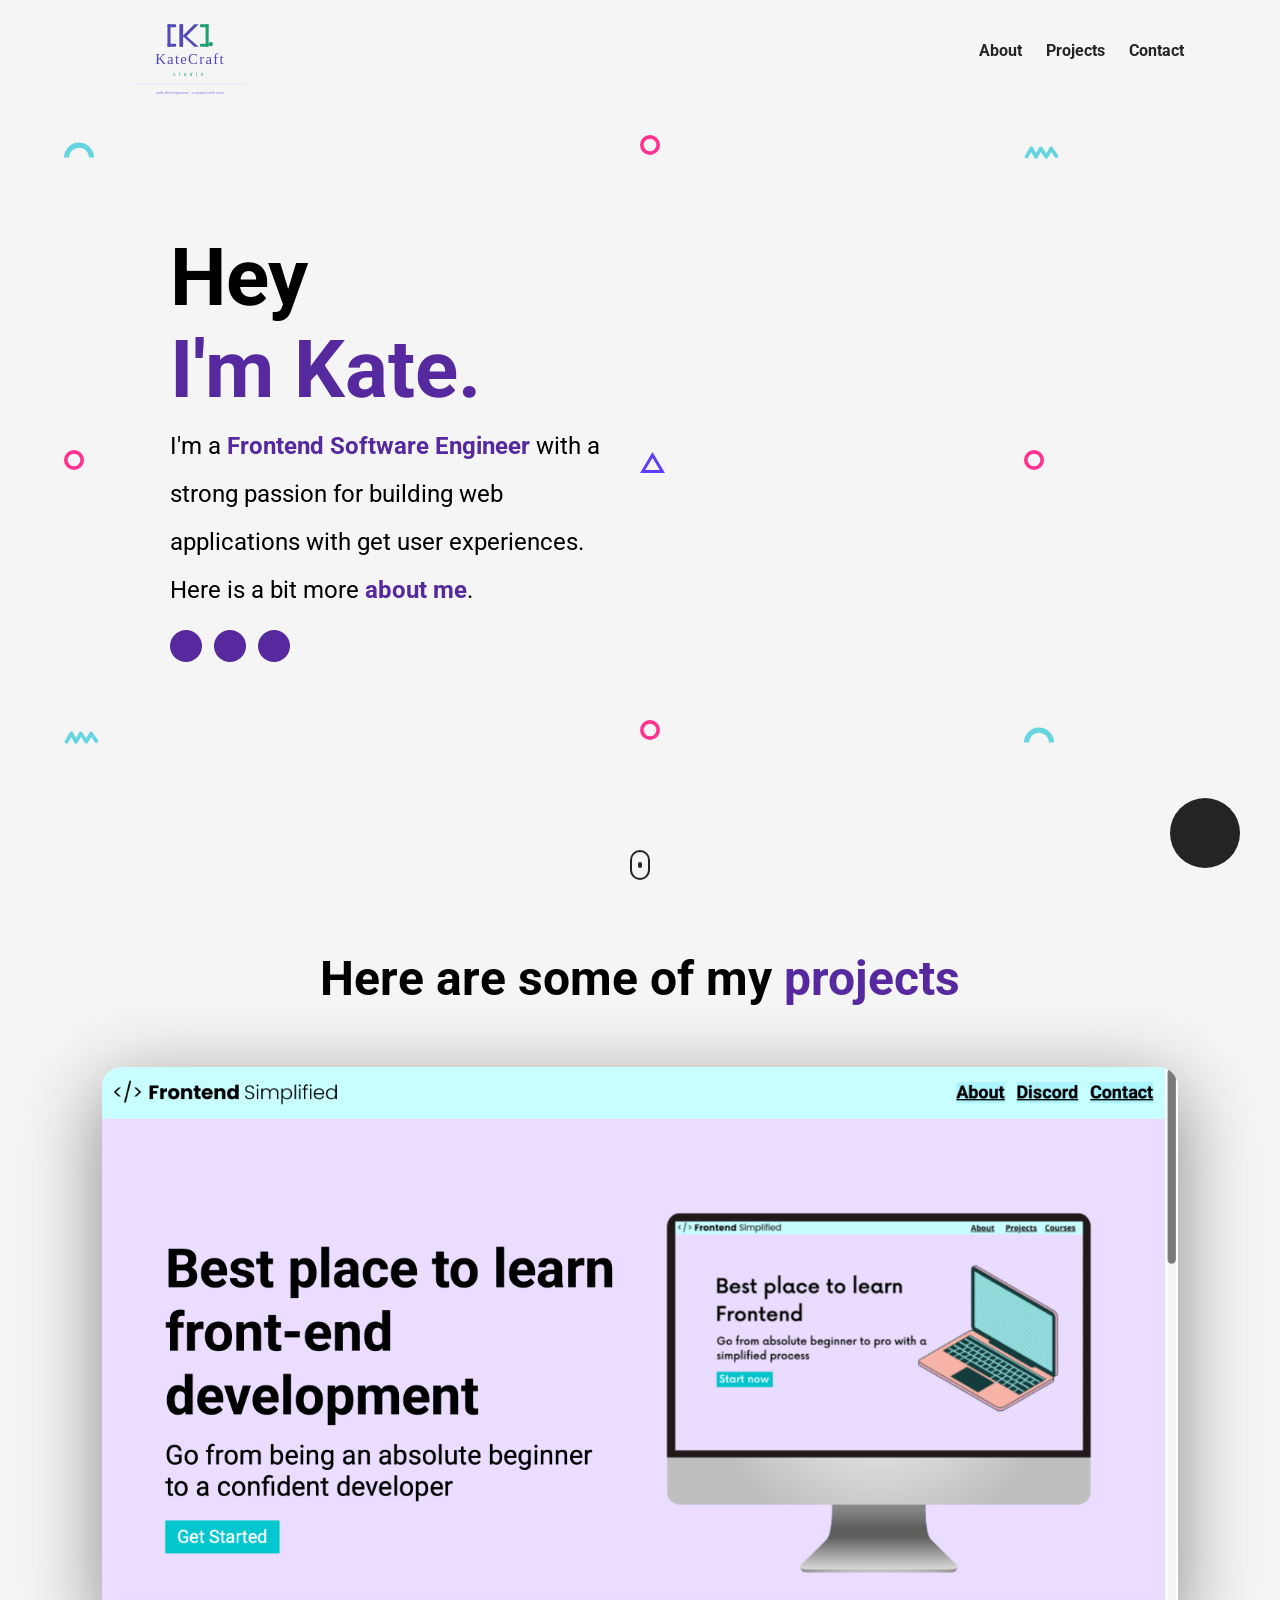
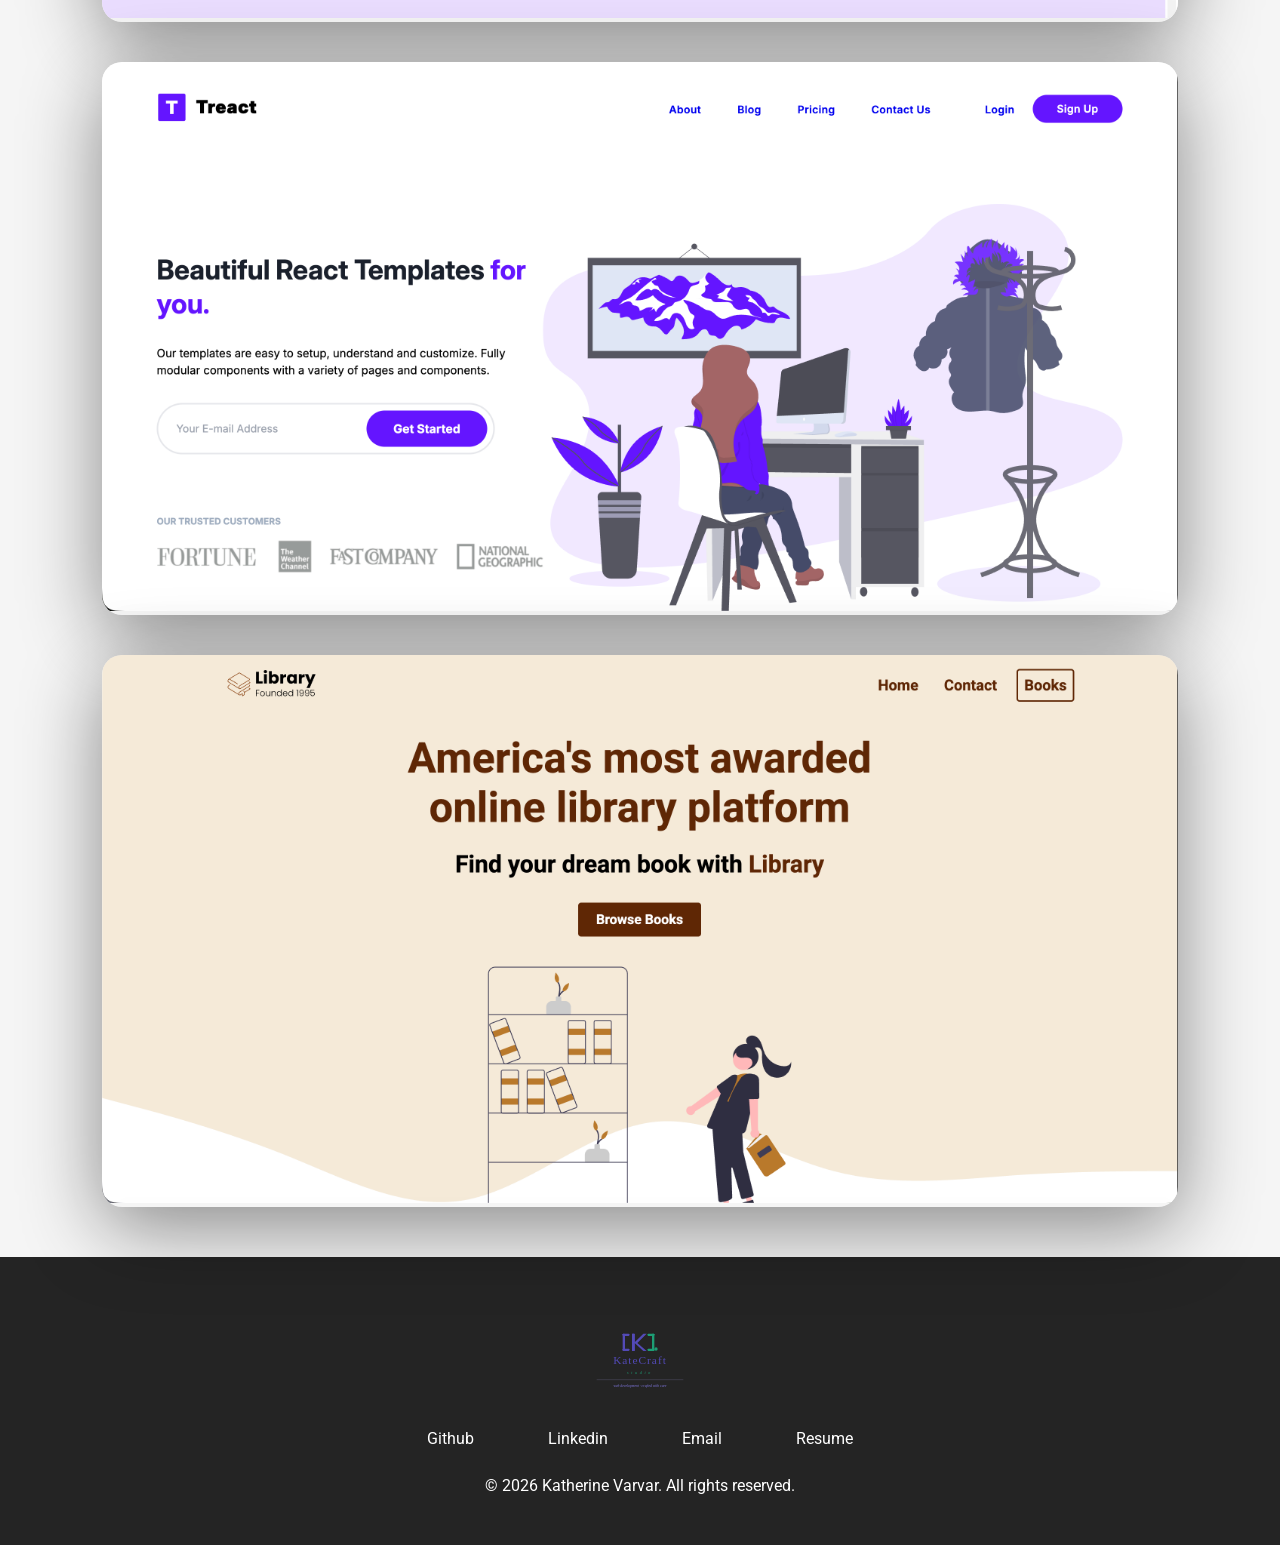
==== commit 69c4d560: "shape background java completed" ====
--- a/exclusive-eportfolio/index.html
+++ b/exclusive-eportfolio/index.html
@@ -11,19 +11,20 @@
       crossorigin="anonymous"
     ></script>
     <script src="index.js"></script>
-    <script type="text/javascript"
-        src="https://cdn.jsdelivr.net/npm/@emailjs/browser@4/dist/email.min.js">
-</script>
-<script type="text/javascript">
-   (function(){
-      emailjs.init({
-        publicKey: "pr1xc52OEieIK2e0x",
-      });
-   })();
-</script>
+    <script
+      type="text/javascript"
+      src="https://cdn.jsdelivr.net/npm/@emailjs/browser@4/dist/email.min.js"
+    ></script>
+    <script type="text/javascript">
+      (function () {
+        emailjs.init({
+          publicKey: "pr1xc52OEieIK2e0x",
+        });
+      })();
+    </script>
   </head>
   <body>
-    <section id="landing-page">
+    <section id="landing-page" onmousemove="moveBackground(event)">
       <nav>
         <figure>
           <img id="personal-logo" src="./assets/logo.svg" alt="" />
@@ -43,14 +44,14 @@
               >Projects</a
             >
           </li>
-          <li class="nav__link">
+          <li class="nav__link" onclick="toggleModal()">
             <a
               href="#"
               class="nav__link--anchor link__hover-effect link__hover-effect--black"
               >Contact</a
             >
           </li>
-          <li class="nav__link click">
+          <li class="nav__link click" onclick="toggleContrast()">
             <a
               href="#"
               class="nav__link--anchor link__hover-effect link__hover-effect--black"
@@ -67,7 +68,8 @@
             I'm a <b class="purple">Frontend Software Engineer</b> with a strong
             passion for building web applications with get user experiences.
             <br />
-            Here is a bit more <b class="purple">about me</b>.
+            Here is a bit more
+            <b class="purple click" onclick="toggleModal()">about me</b>.
           </p>
           <div class="social__list">
             <a
@@ -102,54 +104,83 @@
       </a>
       <div class="modal">
         <div class="modal__half modal__about">
-          <h3 class="modal__title modal__title--about">Here is a bit more about me.</h3>
-          <h4 class="modal__sub-title modal__sub-title--about">Frontend Software Engineer</h4>
+          <h3 class="modal__title modal__title--about">
+            Here is a bit more about me.
+          </h3>
+          <h4 class="modal__sub-title modal__sub-title--about">
+            Frontend Software Engineer
+          </h4>
           <p class="modal__para">
-            I'm a <b class="purple">frontend software engineer</b> with a passion for building web applications that provide great <b class="purple">user experiences.</b> I have experience working with HTML, CSS, JavaScript, and React, and I enjoy learning new technologies and frameworks to improve my skills.
-            <br>
-            In my free time, I like to work on personal projects, <b class="purple">contribute to open source</b>, and stay up-to-date with the <b class="purple">latest trends</b> in web development.
+            I'm a <b class="purple">frontend software engineer</b> with a
+            passion for building web applications that provide great
+            <b class="purple">user experiences.</b> I have experience working
+            with HTML, CSS, JavaScript, and React, and I enjoy learning new
+            technologies and frameworks to improve my skills.
+            <br />
+            In my free time, I like to work on personal projects,
+            <b class="purple">contribute to open source</b>, and stay up-to-date
+            with the <b class="purple">latest trends</b> in web development.
           </p>
           <div class="modal__languages">
             <figure class="modal__language">
-              <img class="modal__language--img" src="https://cdn-icons-png.magnific.com/256/174/174854.png?semt=ais_white_label" alt="">
+              <img
+                class="modal__language--img"
+                src="https://cdn-icons-png.magnific.com/256/174/174854.png?semt=ais_white_label"
+                alt=""
+              />
               <span class="language__name">HTML</span>
             </figure>
             <figure class="modal__language">
-              <img class="modal__language--img" src="https://encrypted-tbn0.gstatic.com/images?q=tbn:ANd9GcStLmLKNuPsYD2EDFS0S2GxqiHWvrBjw0KxO_KvsW3ENAqhE8sQfTKuLWQ&s=10" alt="">
+              <img
+                class="modal__language--img"
+                src="https://encrypted-tbn0.gstatic.com/images?q=tbn:ANd9GcStLmLKNuPsYD2EDFS0S2GxqiHWvrBjw0KxO_KvsW3ENAqhE8sQfTKuLWQ&s=10"
+                alt=""
+              />
               <span class="language__name">CSS</span>
             </figure>
             <figure class="modal__language">
-              <img class="modal__language--img" src="https://toppng.com//public/uploads/preview/javascript-logo-number-angularjs-node-javascript-logo-11563241338go76tq0nxz.png" alt="">
+              <img
+                class="modal__language--img"
+                src="https://toppng.com//public/uploads/preview/javascript-logo-number-angularjs-node-javascript-logo-11563241338go76tq0nxz.png"
+                alt=""
+              />
               <span class="language__name">JavaScript</span>
             </figure>
             <figure class="modal__language">
-              <img class="modal__language--img" src="https://img.icons8.com/fluent/1200/sql.jpg" alt="">
+              <img
+                class="modal__language--img"
+                src="https://img.icons8.com/fluent/1200/sql.jpg"
+                alt=""
+              />
               <span class="language__name">SQL</span>
             </figure>
           </div>
         </div>
         <div class="modal__half modal__contact">
-          <i class="fa-solid fa-xmark modal__exit click"></i>
-          <h3 class="modal__title modal__title--contact">
-            Let's have a chat!
-          </h3>
+          <i
+            class="fa-solid fa-xmark modal__exit click"
+            onclick="toggleModal()"
+          ></i>
+          <h3 class="modal__title modal__title--contact">Let's have a chat!</h3>
           <h3 class="modal__sub-title modal__sub-title--contact">
             I am currently open to new opportunities.
           </h3>
           <form id="contact__form" onsubmit="contact(event)">
             <div class="form__item">
               <label class="form__item--label">Name</label>
-              <input type="text" name="user_name" class="input">
+              <input type="text" name="user_name" class="input" />
             </div>
             <div class="form__item">
               <label class="form__item--label">Email</label>
-              <input type="email" name="user_email" class="input">
+              <input type="email" name="user_email" class="input" />
             </div>
             <div class="form__item">
               <label class="form__item--label">Message</label>
               <textarea type="text" name="message" class="input"></textarea>
             </div>
-            <button id="contact__submit" class="form__submit">Send it my way</button>
+            <button id="contact__submit" class="form__submit">
+              Send it my way
+            </button>
           </form>
           <div class="modal__overlay modal__overlay--loading">
             <i class="fa-solid fa-spinner"></i>
@@ -158,8 +189,16 @@
             Thanks for the message! I look forward to connecting with you soon.
           </div>
         </div>
-        
       </div>
+      <img src="./assets/semi circle.svg" class="shape shape--0">
+      <img src="./assets/circle.svg" class="shape shape--1">
+      <img src="./assets/squiggly.svg" class="shape shape--2">
+      <img src="./assets/circle.svg" class="shape shape--3">
+      <img src="./assets/triangle.svg" class="shape shape--4">
+      <img src="./assets/circle.svg" class="shape shape--5">
+      <img src="./assets/squiggly.svg" class="shape shape--6">
+      <img src="./assets/circle.svg" class="shape shape--7">
+      <img src="./assets/semi circle.svg" class="shape shape--8">
     </section>
     <section id="projects">
       <div class="container">
@@ -268,7 +307,7 @@
       <div class="container">
         <div class="row footer__row">
           <figure>
-            <img class="footer__logo--img"src="./assets/logo.svg" alt="" />
+            <img class="footer__logo--img" src="./assets/logo.svg" alt="" />
           </figure>
           <div class="footer__social--list">
             <a
--- a/exclusive-eportfolio/style.css
+++ b/exclusive-eportfolio/style.css
@@ -26,7 +26,8 @@
 }
 
 section {
-    background-color: rgb(245, 245, 245)
+    background-color: rgb(245, 245, 245);
+    transition: all 300ms ease;
 }
 
 input, textarea {
@@ -126,6 +127,51 @@
     left: 0;
     width: 100%;
 
+}
+
+nav,
+.scroll, 
+.header {
+    opacity: 1;
+    visibility: visible;
+    transition: all 600ms 700ms;
+}
+
+.modal--open nav,
+.modal--open .scroll, 
+.modal--open .header {
+    opacity: 0;
+    visibility: hidden;
+    transition: all 400ms;
+}
+
+.dark-theme .title,
+.dark-theme .section__title,
+.dark-theme .section__sub-title,
+.dark-theme .nav__link--anchor,
+.dark-theme .fa-circle-half-stroke,
+.dark-theme .header__para
+ {
+    color: white;
+}
+
+.dark-theme section {
+    background-color: #242424;
+}
+
+.dark-theme .scroll__icon {
+    border-color: white;
+}
+
+.dark-theme .scroll__icon:after,
+.dark-theme .link__hover-effect--black:after {
+    background-color: white;
+}
+
+
+.dark-theme .mail__btn {
+    background-color: white;
+    color: #242424;
 }
 /* 
 
@@ -282,7 +328,7 @@
 }
 
 .modal--open .modal{
-    z-index:60;
+    z-index: 60;
     box-shadow: 0 20px 80px 0 rgb(0, 0, 0, 0.55);
     visibility: visible;
 
@@ -295,7 +341,7 @@
     flex-direction: column;
     justify-content: center;
     position: relative;
-    transition: all 300ms ease;
+    transition: all 300ms ease-in;
 }
 
 .modal--open .modal__about,
@@ -568,4 +614,59 @@
 .footer__social--link,
 .footer__copyright {
     color: white;
+}
+
+/* 
+
+SHAPES
+
+*/
+
+.shape {
+    position: fixed;
+}
+
+.shape--0 {
+    top: 15vh;
+    left: 5vw;
+}
+
+.shape--1 {
+    top: 15vh;
+    left: 50vw;
+}
+
+.shape--2 {
+    top: 15vh;
+    left: 80vw;
+}
+
+.shape--3 {
+    top: 50vh;
+    left: 5vw;
+}
+
+.shape--4 {
+    top: 50vh;
+    left: 50vw;
+}
+
+.shape--5 {
+    top: 50vh;
+    left: 80vw;
+}
+
+.shape--6 {
+    top: 80vh;
+    left: 5vw;
+}
+
+.shape--7 {
+    top: 80vh;
+    left: 50vw;
+}
+
+.shape--8 {
+    top: 80vh;
+    left: 80vw;
 }
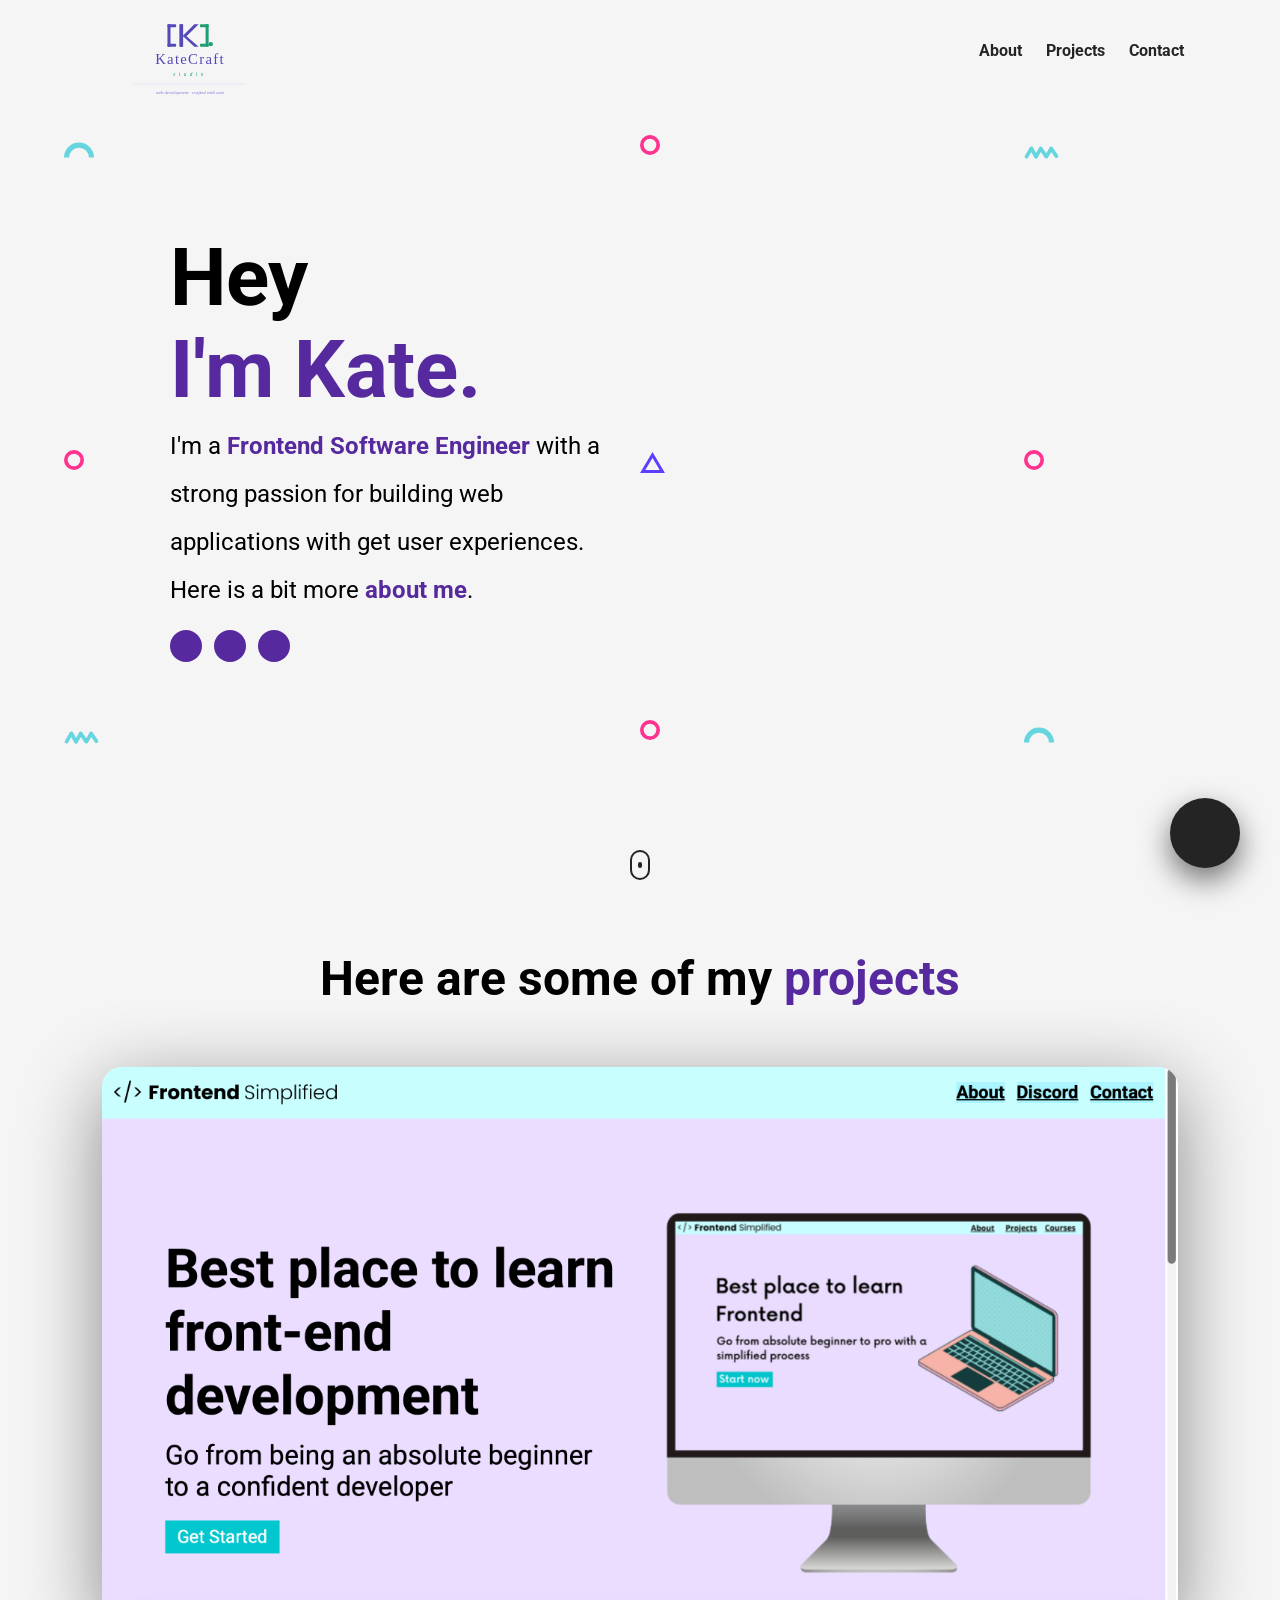
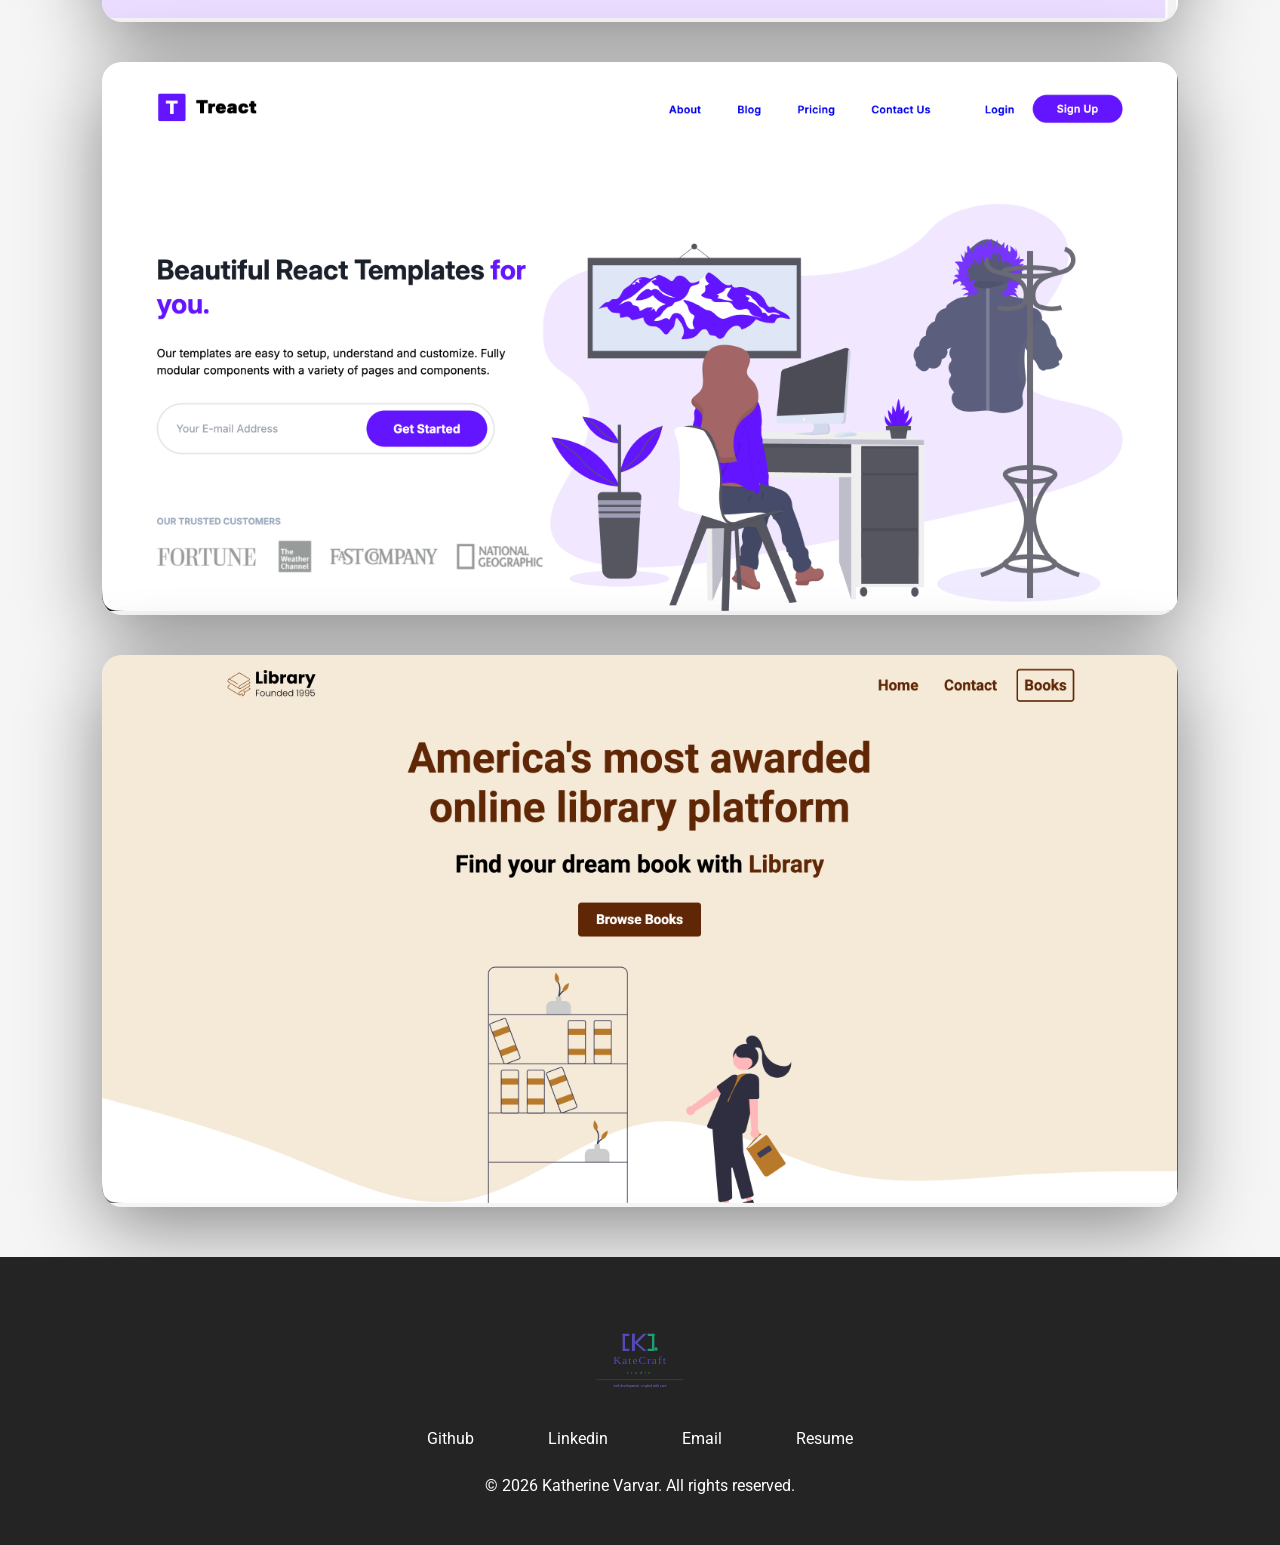
==== commit 7847b3d5: "responsiveness added" ====
--- a/exclusive-eportfolio/index.html
+++ b/exclusive-eportfolio/index.html
@@ -30,7 +30,7 @@
           <img id="personal-logo" src="./assets/logo.svg" alt="" />
         </figure>
         <ul class="nav__link--list">
-          <li class="nav__link click">
+          <li class="nav__link click" onclick="toggleModal()">
             <a
               href="#"
               class="nav__link--anchor link__hover-effect link__hover-effect--black"
@@ -39,7 +39,7 @@
           </li>
           <li class="nav__link">
             <a
-              href="#"
+              href="#projects"
               class="nav__link--anchor link__hover-effect link__hover-effect--black"
               >Projects</a
             >
--- a/exclusive-eportfolio/style.css
+++ b/exclusive-eportfolio/style.css
@@ -227,9 +227,11 @@
     border: none;
     background-color: #242424;
     color: white;
-    position: absolute;
+    position: fixed;
     bottom: 32px;
     right: 40px;
+    z-index: 100;
+    box-shadow: 0 12px 30px 0 rgb(0, 0, 0, 0.55);
 
 }
 
@@ -588,6 +590,7 @@
 */
 
 footer {
+    position: relative;
     background-color: #242424;
     display: flex;
 }
@@ -669,4 +672,62 @@
 .shape--8 {
     top: 80vh;
     left: 80vw;
+}
+
+@media (max-width: 768px) {
+    .title {
+        font-size: 70px;
+    }
+
+    .header__para {
+        font-size: 20px;
+    }
+
+    .modal {
+        top: 0;
+        left: 0;
+        transform: none;
+        height: auto;
+        width: 100%;
+        flex-direction: column-reverse;
+        border-radius: 0;
+    }
+
+    .modal__half {
+        width: 100%;
+    }
+}
+
+@media (max-width: 480px) {
+    .title {
+        font-size: 50px;
+    }
+
+    .header__para {
+        font-size: 16px;
+    }
+
+    .nav__link:first-child {
+        display: none;
+    }
+
+    .project__description--para {
+        display: none;
+    }
+
+    .project__description {
+        left: 0;
+        padding: 0;
+        width: 100%;
+        text-align: center;
+    }
+
+    .project__description--sub-title {
+        font-size: 16px;
+        margin-bottom: 8px;
+    }
+
+    .modal__half {
+        padding: 40px;
+    }
 }
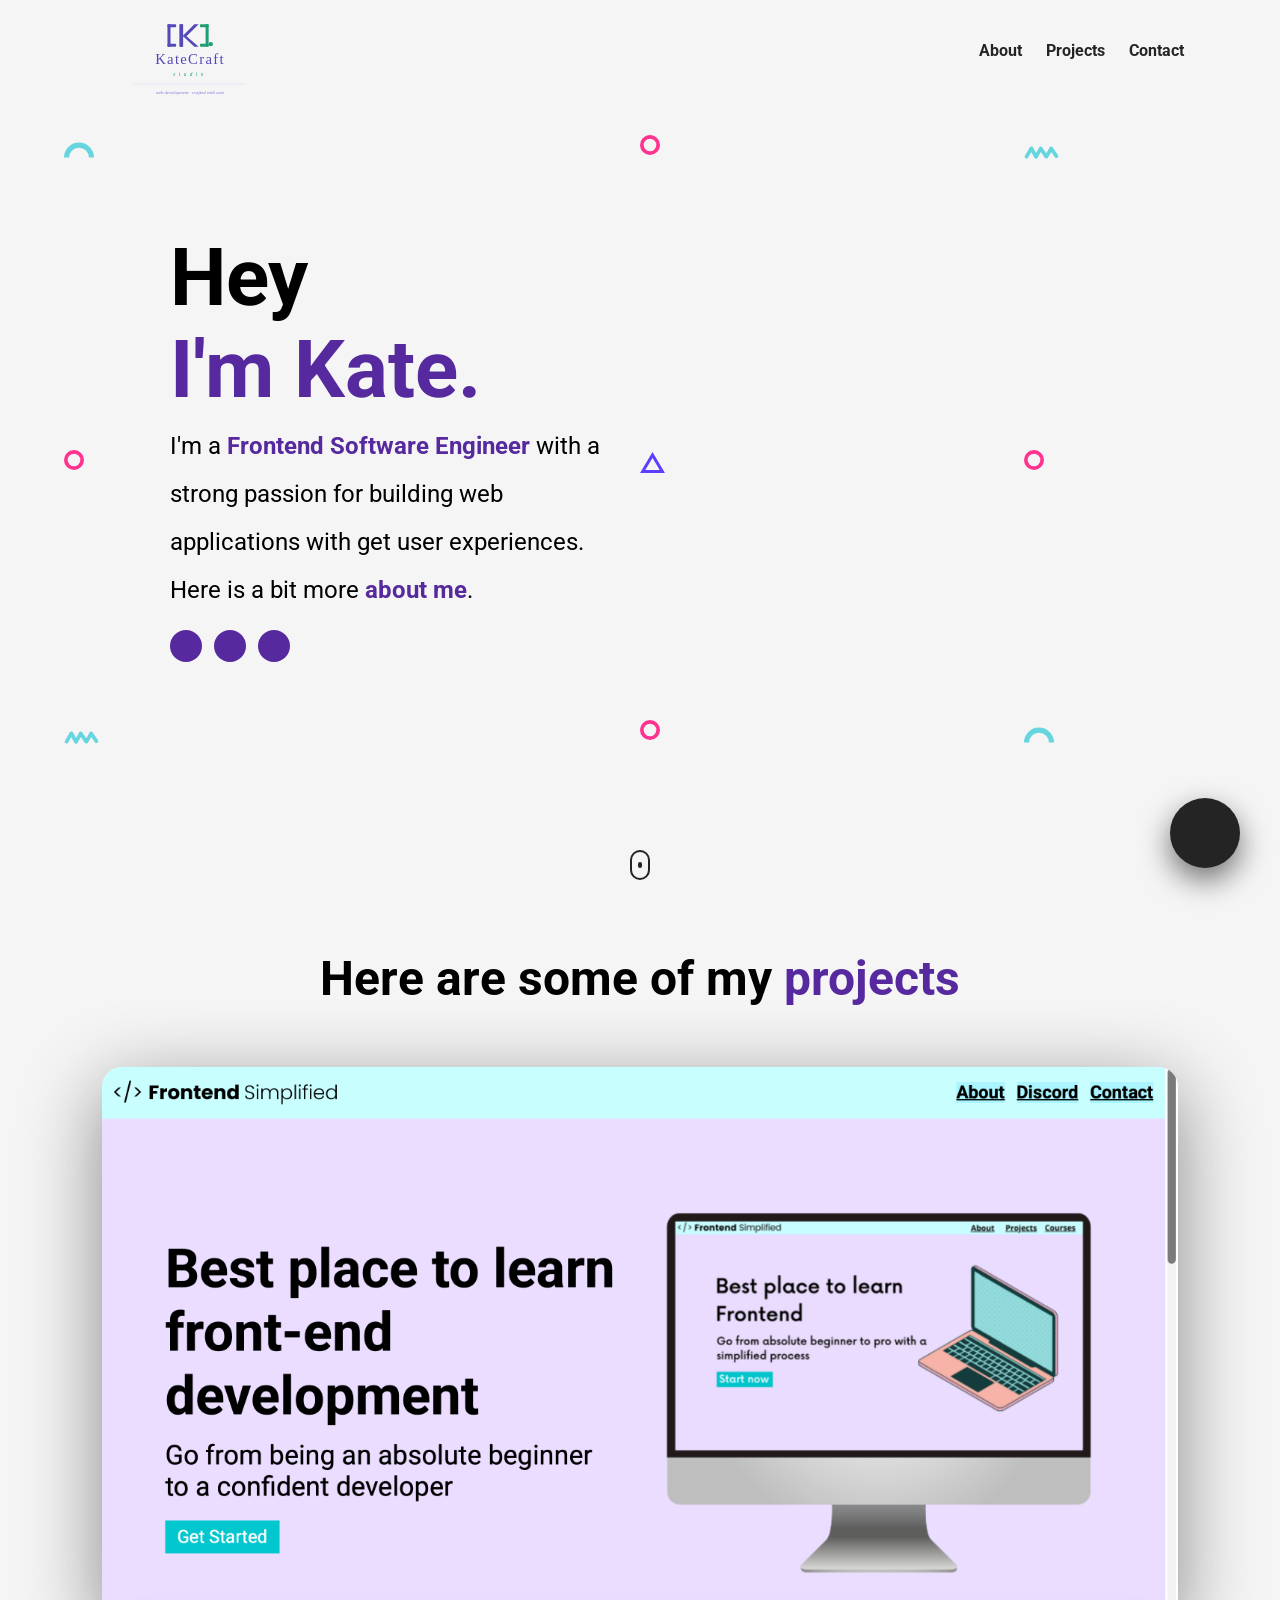
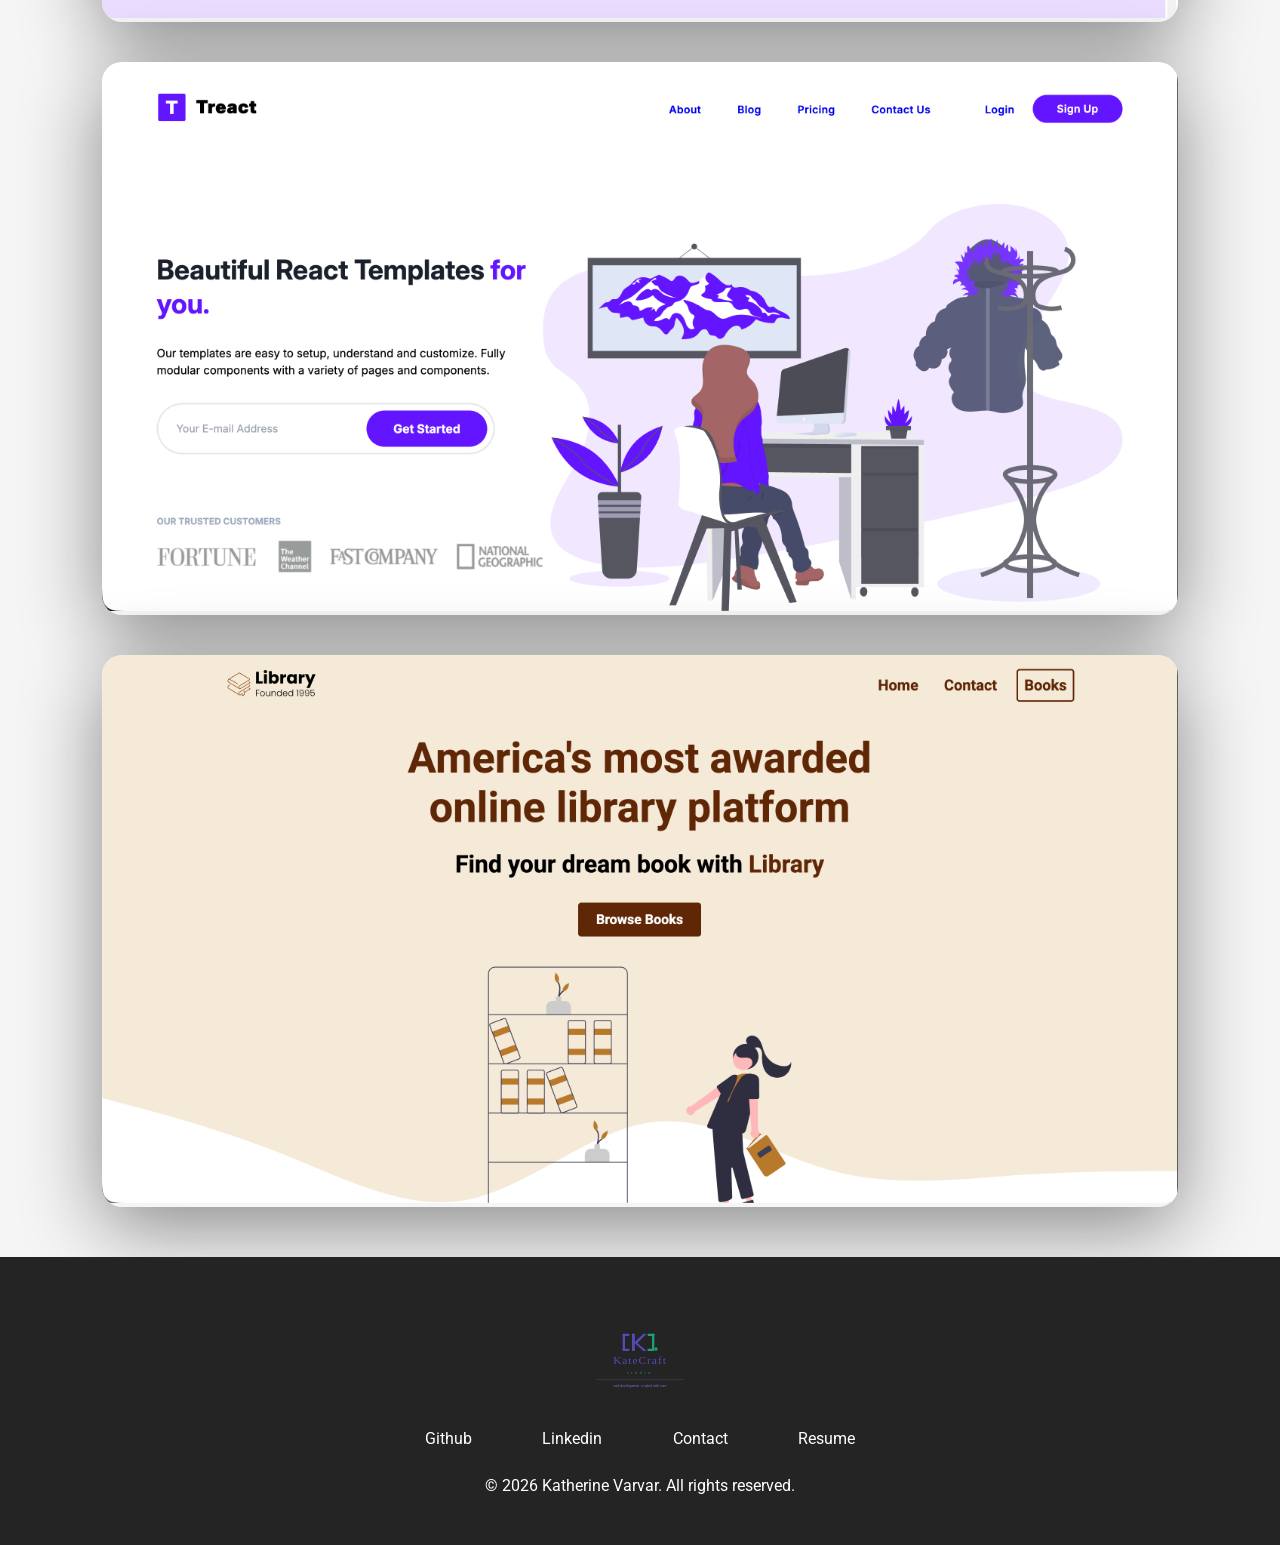
==== commit 4bc94f4e: "final" ====
--- a/exclusive-eportfolio/index.html
+++ b/exclusive-eportfolio/index.html
@@ -96,9 +96,11 @@
           </div>
         </div>
       </header>
-      <button class="mail__btn click" onclick="toggleModal()">
-        <i class="fa-solid fa-envelope"></i>
-      </button>
+      <a href="#">
+        <button class="mail__btn click" onclick="toggleModal()">
+          <i class="fa-solid fa-envelope"></i>
+        </button>
+      </a>
       <a href="#projects" class="scroll">
         <div class="scroll__icon click"></div>
       </a>
@@ -325,11 +327,11 @@
               Linkedin
             </a>
             <a
-              href="mailto:katherine.varvar@gmail.com"
-              target="_blank"
+              href="#"
+              onclick="toggleModal()"
               class="footer__social--link link__hover-effect link__hover-effect--white"
             >
-              Email
+              Contact
             </a>
             <a
               href="./assets/Katherine Varvar - Resume.pdf"
--- a/exclusive-eportfolio/style.css
+++ b/exclusive-eportfolio/style.css
@@ -7,7 +7,9 @@
     font-family: 'Roboto', 'sans-serif';
 }
 
-
+html {
+    scroll-behavior: smooth;
+}
 
 .container {
     padding: 50px 0;
